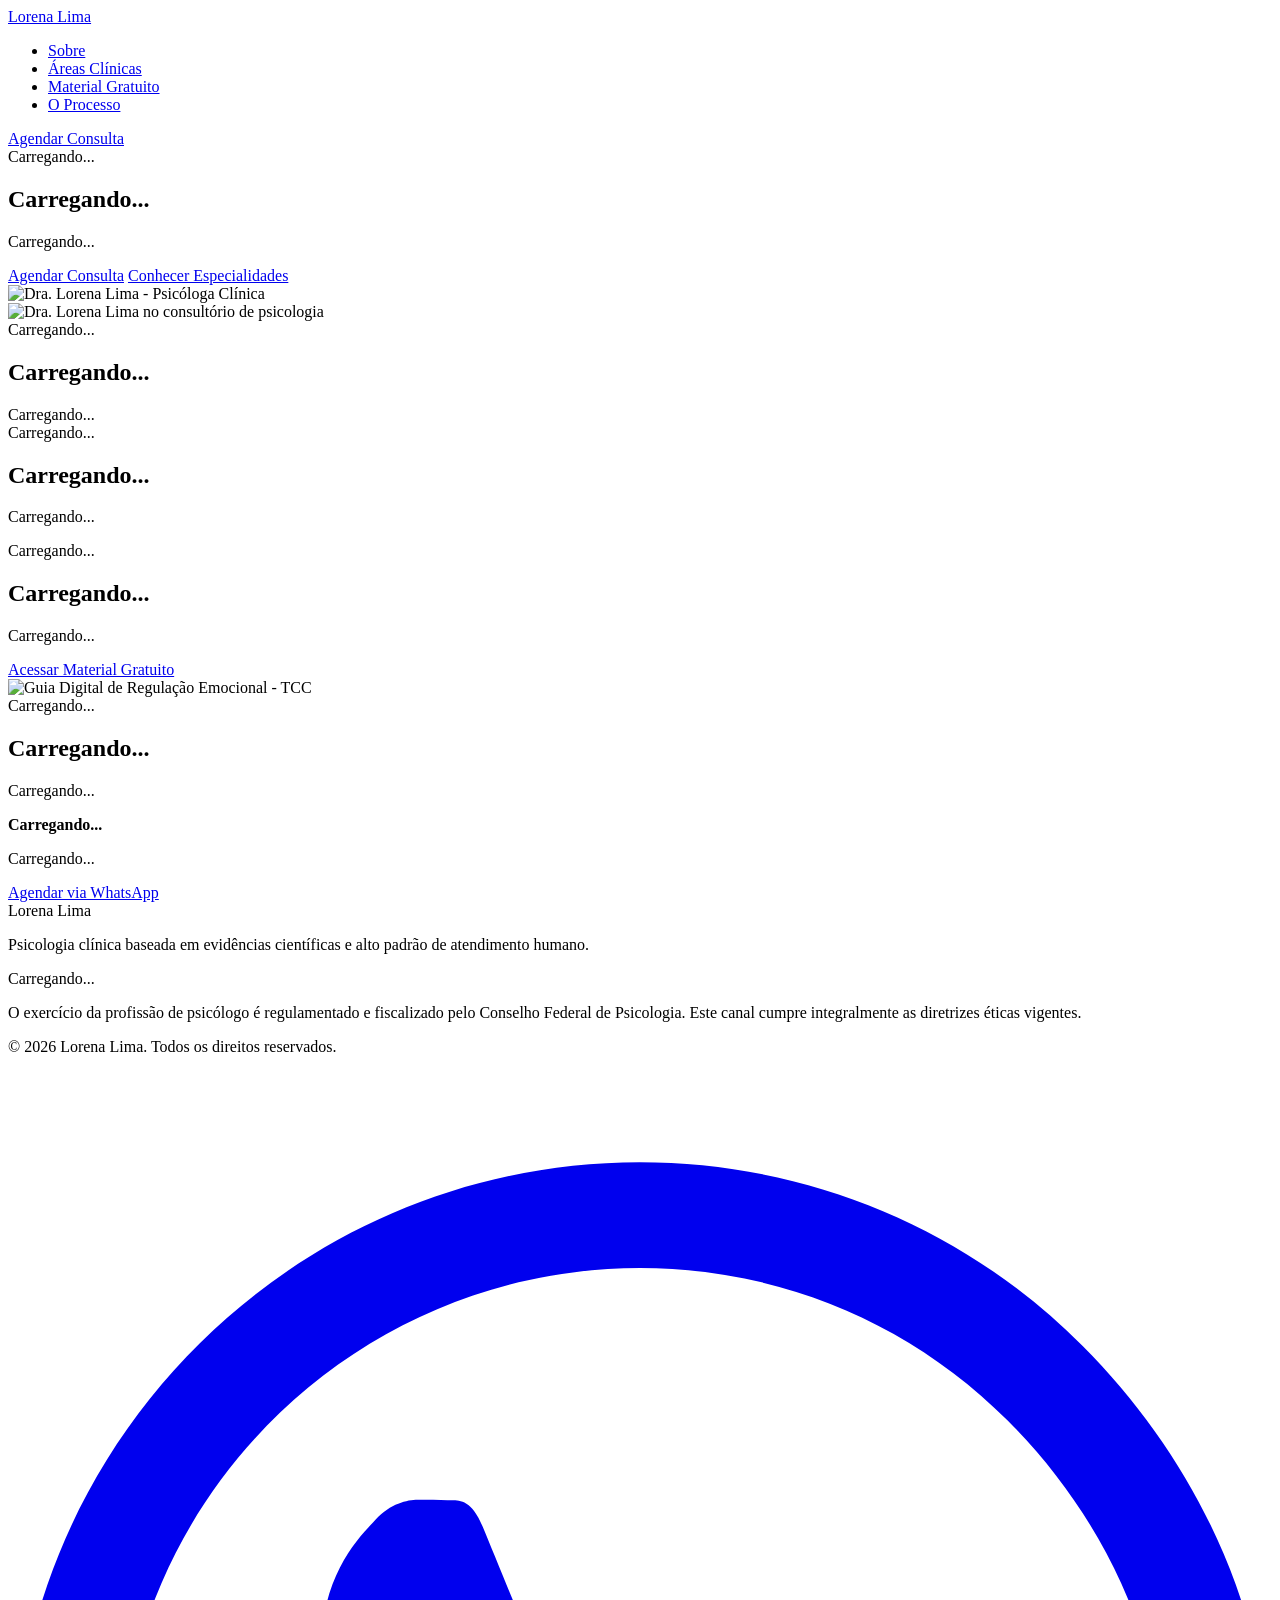
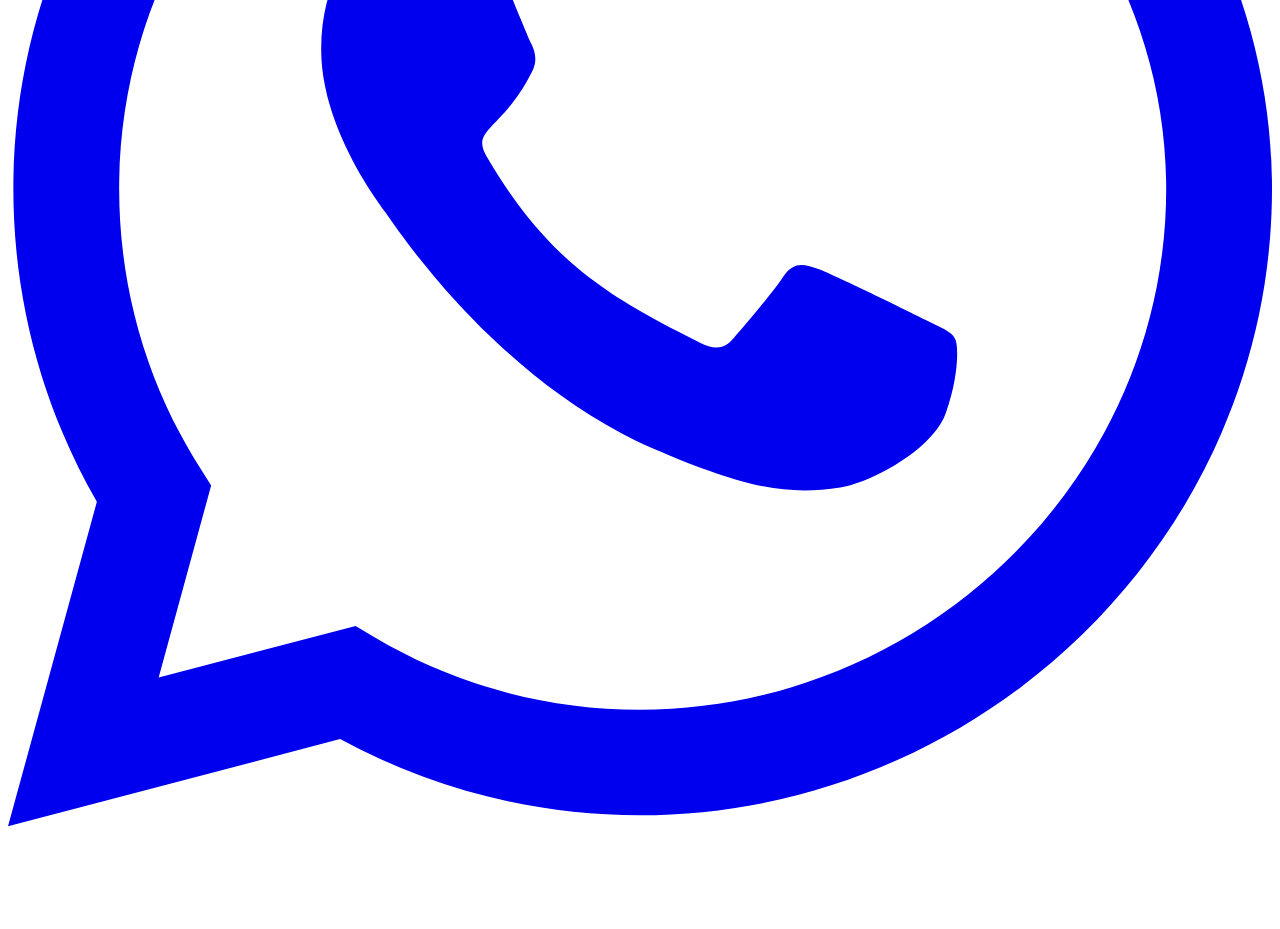
==== index.html @ a480cb6a "Create index.html" ====
<!DOCTYPE html>
<html lang="pt-BR">
<head>
    <meta charset="UTF-8">
    <meta name="viewport" content="width=device-width, initial-scale=1.0">
    
    <!-- SEO Local Avançado -->
    <title>Dra. Lorena Lima | Psicóloga Clínica TCC em Marabá - PA</title>
    <meta name="description" content="Atendimento psicoterapêutico de alto padrão em Marabá. Especialista em Terapia Cognitivo-Comportamental (TCC) para ansiedade, depressão e esgotamento emocional.">
    <meta name="keywords" content="Psicóloga em Marabá, TCC Marabá, Terapia Cognitivo Comportamental, Psicóloga Lorena Lima, Ansiedade, Depressão, Consultório de Psicologia">
    <meta name="robots" content="index, follow">
    <meta name="author" content="Premium Agency">
    <link rel="canonical" href="https://lorenalima.com.br">

    <!-- Open Graph (Facebook / Instagram) -->
    <meta property="og:type" content="website">
    <meta property="og:title" content="Dra. Lorena Lima | Psicóloga Clínica TCC">
    <meta property="og:description" content="Ciência e acolhimento integrados em um processo psicoterapêutico focado em clareza, leveza e resultados clínicos estáveis em Marabá.">
    <meta property="og:image" content="assets/img/og-image.jpg">
    <meta property="og:url" content="https://lorenalima.com.br">

    <!-- Twitter Meta -->
    <meta property="twitter:card" content="summary_large_image">
    <meta property="twitter:title" content="Dra. Lorena Lima | Psicóloga Clínica TCC">
    <meta property="twitter:description" content="Espaço seguro para o desenvolvimento da autonomia emocional.">
    <meta property="twitter:image" content="assets/img/og-image.jpg">

    <!-- Favicons de Alta Resolução -->
    <link rel="icon" type="image/png" sizes="32x32" href="assets/img/favicon-32x32.png">
    <link rel="icon" type="image/png" sizes="16x16" href="assets/img/favicon-16x16.png">
    <link rel="apple-touch-icon" sizes="180x180" href="assets/img/apple-touch-icon.png">

    <!-- Preload Crítico de Fontes -->
    <link rel="preconnect" href="https://fonts.googleapis.com">
    <link rel="preconnect" href="https://fonts.gstatic.com" crossorigin>
    <link rel="preload" href="https://fonts.googleapis.com/css2?family=Cormorant+Garamond:ital,wght@0,400;0,600;1,400&family=Lato:wght@300;400;700&display=swap" as="style" onload="this.onload=null;this.rel='stylesheet'">
    <noscript>
        <link rel="stylesheet" href="https://fonts.googleapis.com/css2?family=Cormorant+Garamond:ital,wght@0,400;0,600;1,400&family=Lato:wght@300;400;700&display=swap">
    </noscript>

    <!-- Estilos Unificados -->
    <link rel="stylesheet" href="css/variables.css">
    <link rel="stylesheet" href="css/reset.css">
    <link rel="stylesheet" href="css/style.css">
    <link rel="stylesheet" href="css/responsive.css">
    <link rel="stylesheet" href="css/animations.css">

    <!-- Schema.org JSON-LD - Otimização Google Local Business -->
    <script type="application/ld+json">
    {
      "@context": "https://schema.org",
      "@type": "Psychologist",
      "name": "Dra. Lorena Lima",
      "image": "https://lorenalima.com.br/assets/img/lorena-hero.jpg",
      "telephone": "+55-99-99999-9999",
      "url": "https://lorenalima.com.br",
      "address": {
        "@type": "PostalAddress",
        "addressLocality": "Marabá",
        "addressRegion": "PA",
        "addressCountry": "BR"
      },
      "geo": {
        "@type": "GeoCoordinates",
        "latitude": "-5.3686",
        "longitude": "-49.0881"
      },
      "medicalSpecialty": "CognitiveBehavioralTherapy",
      "priceRange": "$$",
      "description": "Atendimento clínico especializado em Terapia Cognitivo-Comportamental focado no manejo de ansiedade, depressão e bem-estar."
    }
    </script>
</head>
<body>

    <!-- Header Fixo Otimizado -->
    <header class="header bg-blur" id="main-header">
        <div class="container header-container">
            <a href="#" class="logo-text linear-text-glow" id="header-logo">Lorena Lima</a>
            <nav class="nav" aria-label="Navegação principal">
                <ul class="nav-list">
                    <li><a href="#quem-sou" class="nav-link">Sobre</a></li>
                    <li><a href="#areas-atuacao" class="nav-link">Áreas Clínicas</a></li>
                    <li><a href="#ebook" class="nav-link">Material Gratuito</a></li>
                    <li><a href="#como-funciona" class="nav-link">O Processo</a></li>
                </ul>
            </nav>
            <a href="#" class="btn btn-sm btn-outline btn-glow-trigger" id="nav-cta">Agendar Consulta</a>
        </div>
    </header>

    <main id="main-content">
        <!-- Hero Section -->
        <section class="hero" id="hero">
            <div class="ambient-glow" aria-hidden="true"></div>
            <div class="container grid grid-2-col items-center">
                <div class="hero-content reveal-fade-in">
                    <span class="badge" id="hero-badge">Carregando...</span>
                    <h1 class="display-title font-display text-primary" id="hero-title">Carregando...</h1>
                    <p class="body-lg text-muted font-light margin-bottom-md" id="hero-subtitle">Carregando...</p>
                    <div class="hero-actions">
                        <a href="#" class="btn btn-primary shadow-premium" id="hero-primary-cta">Agendar Consulta</a>
                        <a href="#areas-atuacao" class="btn btn-text" id="hero-secondary-cta">Conhecer Especialidades</a>
                    </div>
                </div>
                <div class="hero-visual reveal-scale-up">
                    <div class="image-wrapper frame-premium linear-border">
                        <img src="assets/img/lorena-hero.jpg" alt="Dra. Lorena Lima - Psicóloga Clínica" id="hero-img" loading="eager">
                    </div>
                </div>
            </div>
        </section>

        <!-- Seção Quem Sou -->
        <section class="quem-sou bg-surface" id="quem-sou">
            <div class="container grid grid-2-col items-center">
                <div class="quem-sou-visual reveal-scale-up">
                    <div class="image-wrapper frame-organic">
                        <img src="assets/img/lorena-about.jpg" alt="Dra. Lorena Lima no consultório de psicologia" id="about-img" loading="lazy">
                    </div>
                </div>
                <div class="quem-sou-content reveal-fade-in">
                    <span class="section-tag" id="about-tag">Carregando...</span>
                    <h2 class="section-title font-display text-primary" id="about-title">Carregando...</h2>
                    <div class="text-block" id="about-text-container"></div>
                    <div class="crp-box" id="about-crp">
                        <span class="body-sm font-bold text-primary">Carregando...</span>
                    </div>
                </div>
            </div>
        </section>

        <!-- Seção Áreas de Atuação -->
        <section class="areas-atuacao" id="areas-atuacao">
            <div class="container text-center max-w-md reveal-fade-in">
                <span class="section-tag" id="areas-tag">Carregando...</span>
                <h2 class="section-title font-display text-primary" id="areas-title">Carregando...</h2>
                <p class="body-base text-muted" id="areas-subtitle">Carregando...</p>
            </div>
            <div class="container">
                <div class="grid grid-3-col" id="areas-grid"></div>
            </div>
        </section>

        <!-- Seção Ebook (Direcionada ao Funil) -->
        <section class="ebook bg-secondary-light" id="ebook">
            <div class="container grid grid-2-col items-center">
                <div class="ebook-content reveal-fade-in">
                    <span class="badge badge-accent" id="ebook-tag">Carregando...</span>
                    <h2 class="section-title font-display text-primary" id="ebook-title">Carregando...</h2>
                    <p class="body-base text-muted margin-bottom-md" id="ebook-description">Carregando...</p>
                    <a href="ebook.html" class="btn btn-primary shadow-soft" id="ebook-funnel-cta">Acessar Material Gratuito</a>
                </div>
                <div class="ebook-visual reveal-scale-up">
                    <div class="ebook-mockup">
                        <img src="assets/img/ebook-mockup.png" alt="Guia Digital de Regulação Emocional - TCC" id="ebook-img" loading="lazy">
                    </div>
                </div>
            </div>
        </section>

        <!-- Seção Como Funciona -->
        <section class="como-funciona" id="como-funciona">
            <div class="container text-center max-w-md reveal-fade-in">
                <span class="section-tag" id="process-tag">Carregando...</span>
                <h2 class="section-title font-display text-primary" id="process-title">Carregando...</h2>
                <p class="body-base text-muted" id="process-subtitle">Carregando...</p>
            </div>
            <div class="container max-w-lg">
                <div class="timeline" id="process-timeline"></div>
            </div>
        </section>

        <!-- Seção de Fechamento com Altíssima Intenção -->
        <section class="final-cta bg-surface text-center">
            <div class="container max-w-md reveal-fade-in">
                <h2 class="font-display text-primary margin-bottom-sm" style="font-size: var(--fs-title);" id="final-cta-title">Carregando...</h2>
                <p class="body-lg text-muted font-light margin-bottom-md" id="final-cta-subtitle">Carregando...</p>
                <a href="#" class="btn btn-primary btn-lg btn-click-tracker" id="final-cta-btn">Agendar via WhatsApp</a>
            </div>
        </section>
    </main>

    <!-- Rodapé Embaçado Compliance -->
    <footer class="footer bg-primary text-light">
        <div class="container footer-grid">
            <div class="footer-info">
                <span class="font-display text-md" id="footer-logo">Lorena Lima</span>
                <p class="body-sm text-light-muted">Psicologia clínica baseada em evidências científicas e alto padrão de atendimento humano.</p>
            </div>
            <div class="footer-legal">
                <p class="body-sm font-bold" id="footer-crp-full">Carregando...</p>
                <p class="body-xs text-light-muted">O exercício da profissão de psicólogo é regulamentado e fiscalizado pelo Conselho Federal de Psicologia. Este canal cumpre integralmente as diretrizes éticas vigentes.</p>
            </div>
        </div>
        <div class="container footer-bottom border-top-light">
            <p class="body-xs text-light-muted">&copy; 2026 Lorena Lima. Todos os direitos reservados.</p>
        </div>
    </footer>

    <!-- Botão de Ação Flutuante Otimizado (WhatsApp FAB) -->
    <a href="#" class="whatsapp-fab shadow-premium animate-pulse-glow" id="whatsapp-fab" target="_blank" rel="noopener noreferrer" aria-label="Fale conosco via WhatsApp">
        <svg xmlns="http://www.w3.org/2000/svg" viewBox="0 0 448 512" fill="currentColor" class="icon-md" aria-hidden="true"><path d="M380.9 97.1C339 55.1 283.2 32 223.9 32c-122.4 0-222 99.6-222 222 0 39.1 10.2 77.3 29.6 111L0 480l117.7-30.9c32.4 17.7 68.9 27 106.1 27h.1c122.3 0 224.1-99.6 224.1-222 0-59.3-25.2-115-67.1-157zm-157 341.6c-33.2 0-65.7-8.9-94-25.7l-6.7-4-69.8 18.3L72 359.2l-4.4-7c-18.5-29.4-28.2-63.3-28.2-98.2 0-101.7 82.8-184.5 184.6-184.5 49.3 0 95.6 19.2 130.4 54.1 34.8 34.9 56.2 81.2 56.1 130.5 0 101.8-84.9 184.6-186.6 184.6zm101.2-138.2c-5.5-2.8-32.8-16.2-37.9-18-5.1-1.9-8.8-2.8-12.5 2.8-3.7 5.6-14.3 18-17.6 21.8-3.2 3.7-6.5 4.2-12 1.4-32.6-16.3-54-29.1-75.5-66-5.7-9.8 5.7-9.1 16.3-30.3 1.8-3.7 .9-6.9-.5-9.7-1.4-2.8-12.5-30.1-17.1-41.2-4.5-10.8-9.1-9.3-12.5-9.5-3.2-.2-6.9-.2-10.6-.2-3.7 0-9.7 1.4-14.8 6.9-5.1 5.6-19.4 19-19.4 46.3 0 27.3 19.9 53.7 22.6 57.4 2.8 3.7 39.1 59.7 94.8 83.8 35.2 15.2 49 16.5 66.6 13.9 10.7-1.6 32.8-13.4 37.4-26.4 4.6-13 4.6-24.1 3.2-26.4-1.3-2.5-5-3.9-10.5-6.6z"/></svg>
    </a>

    <!-- Carga Lógica Base -->
    <script src="js/config.js"></script>
    <script src="js/app.js"></script>
</body>
</html>
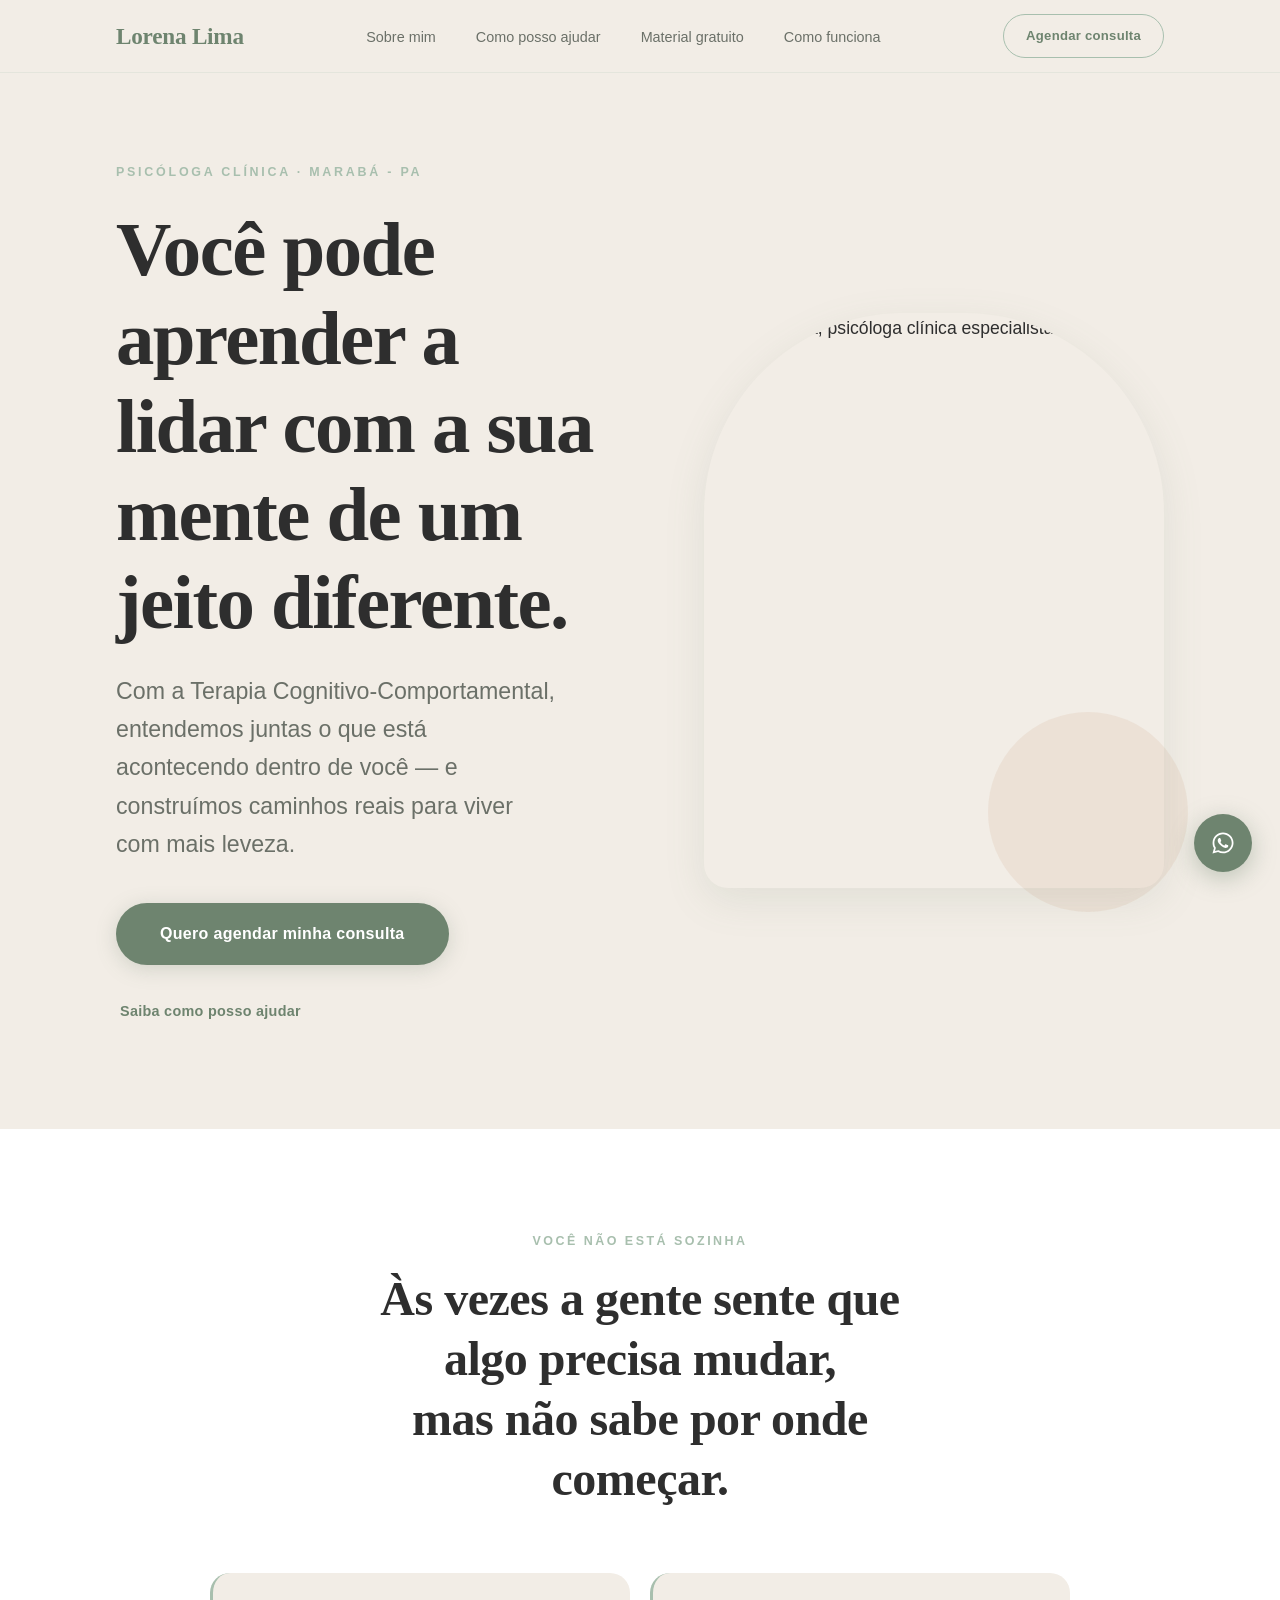
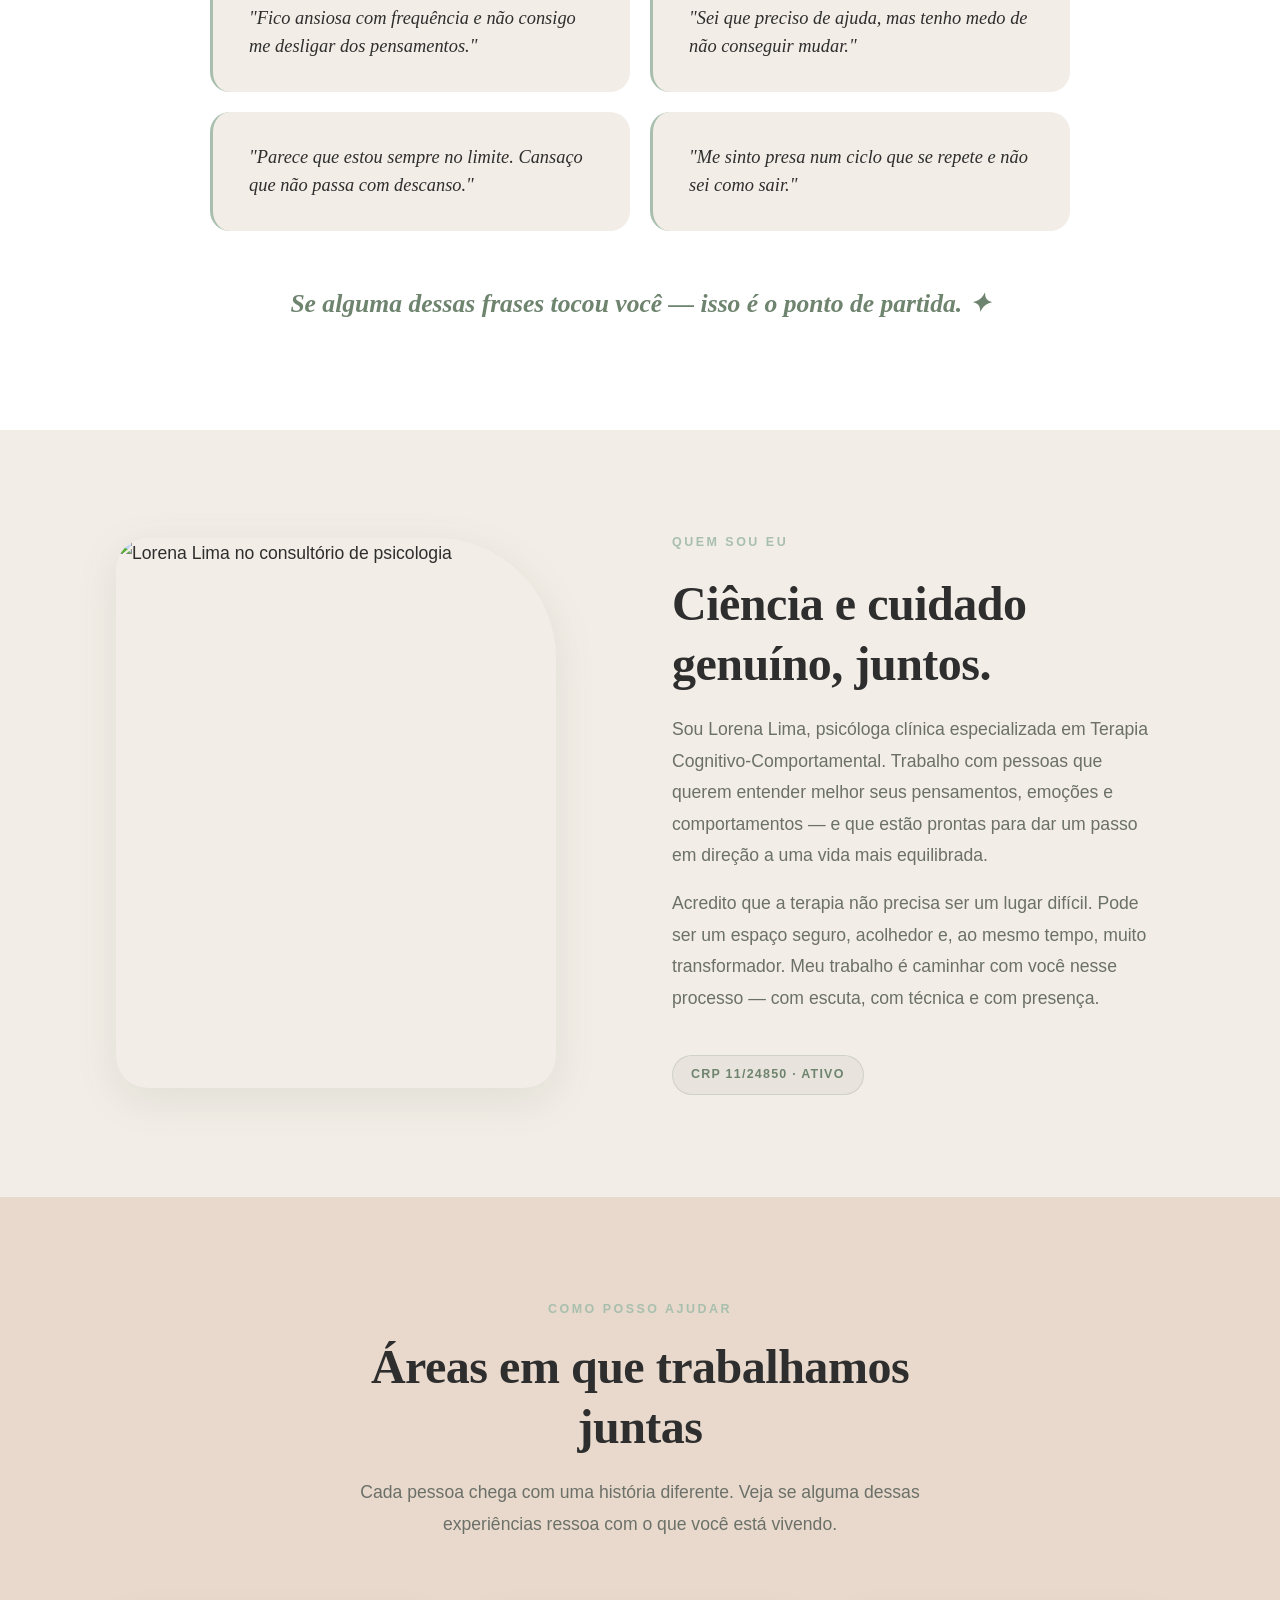
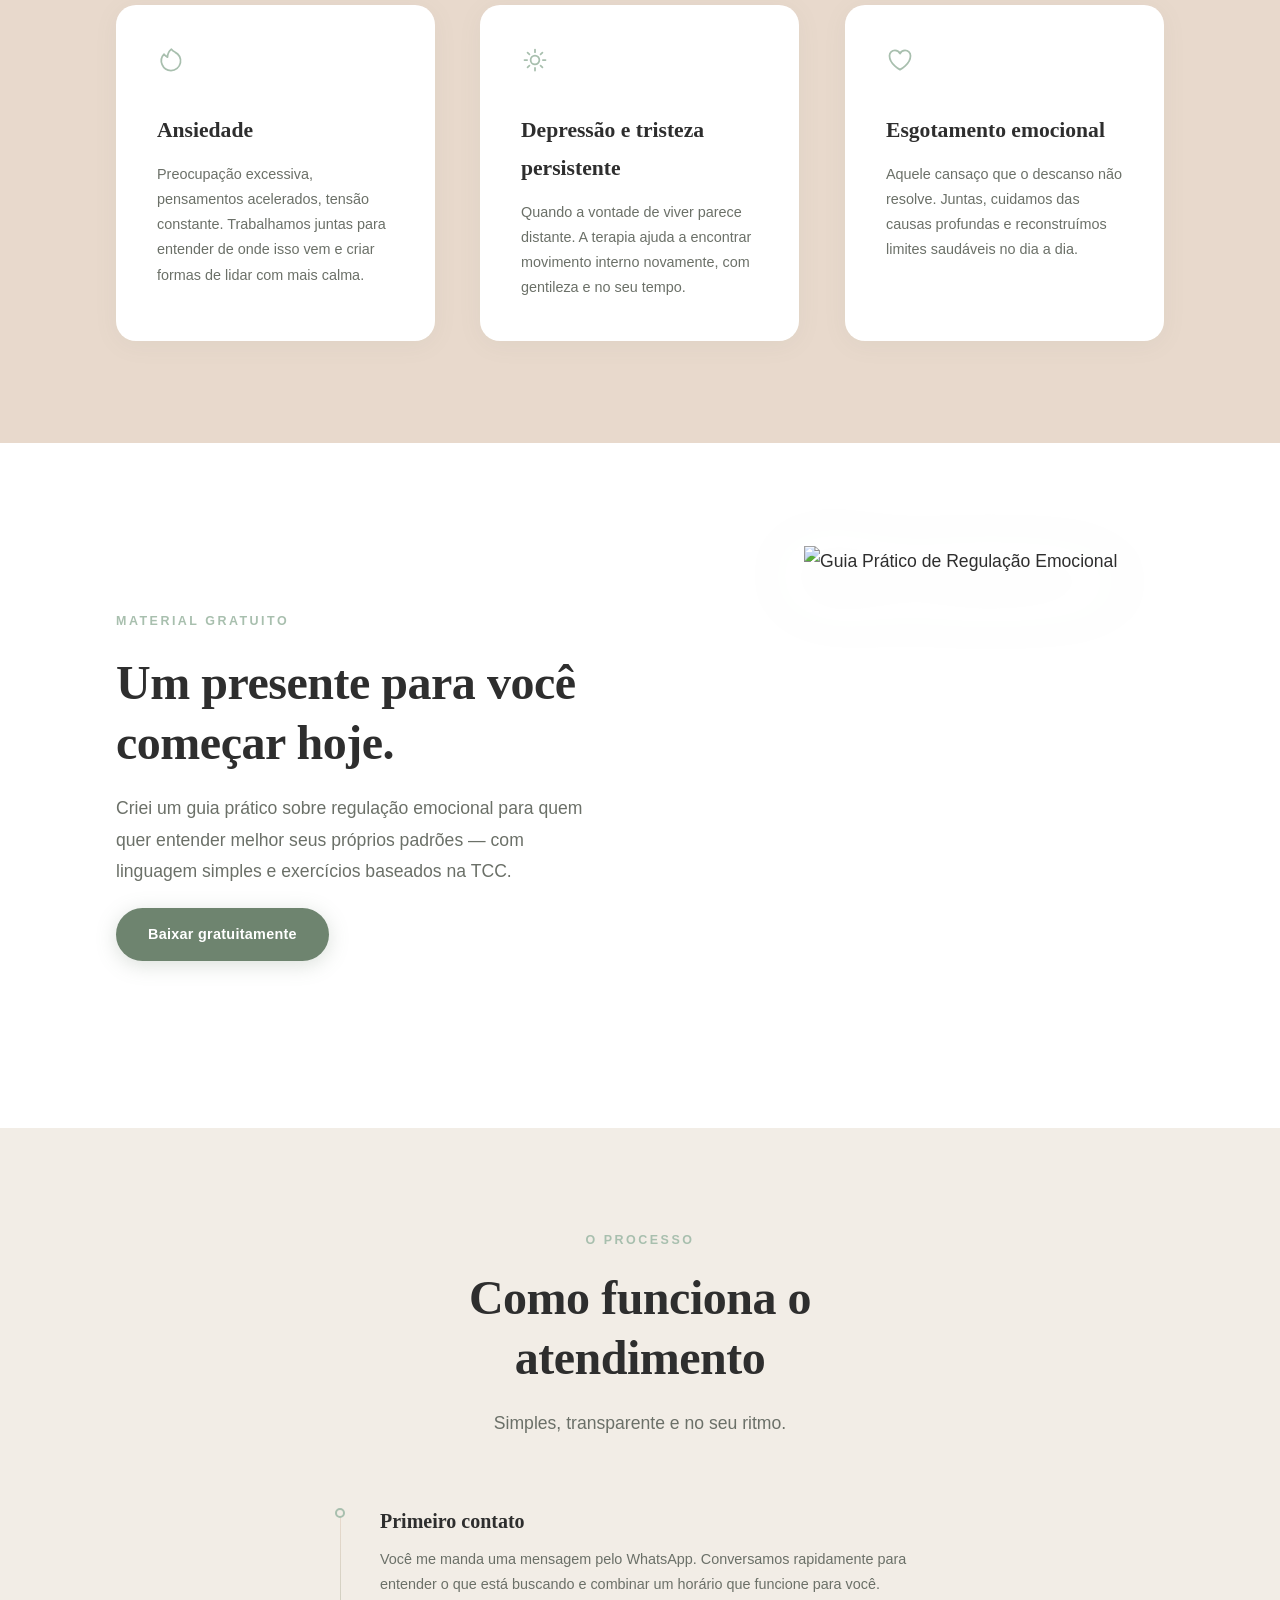
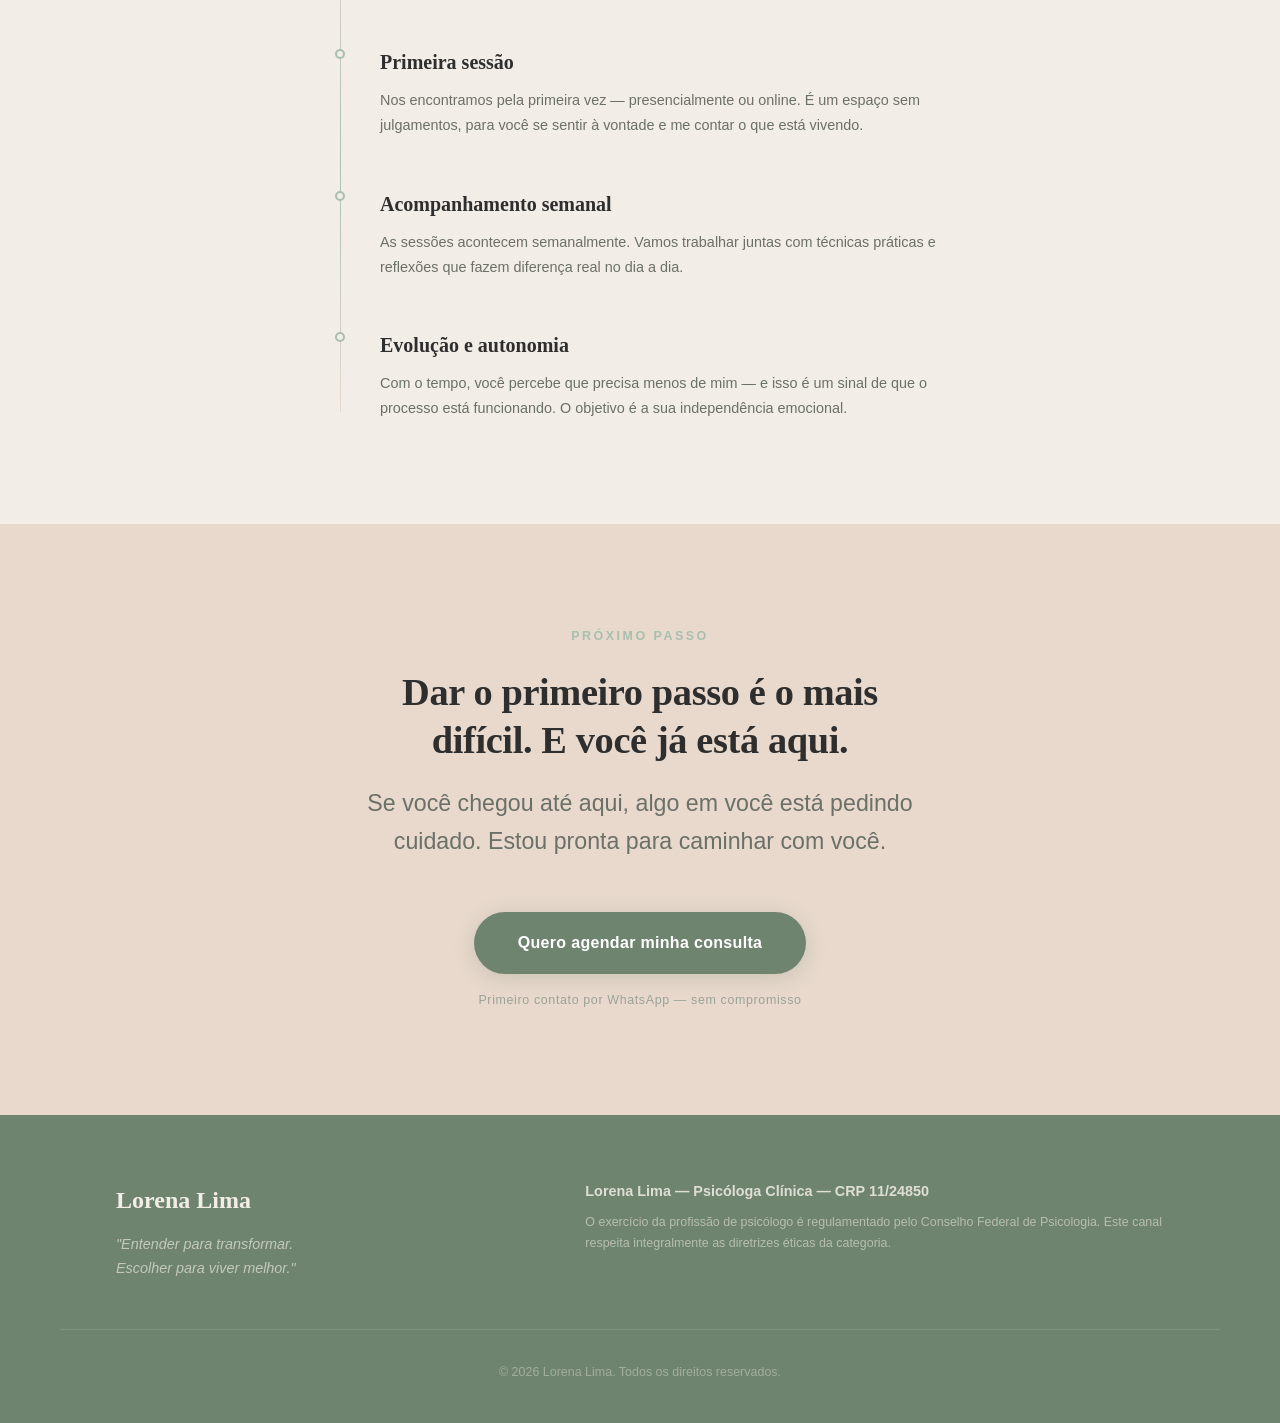
==== commit ef5eac42: "Add files via upload" ====
--- a/index.html
+++ b/index.html
@@ -3,34 +3,34 @@
 <head>
     <meta charset="UTF-8">
     <meta name="viewport" content="width=device-width, initial-scale=1.0">
-    
-    <!-- SEO Local Avançado -->
-    <title>Dra. Lorena Lima | Psicóloga Clínica TCC em Marabá - PA</title>
+
+    <!-- SEO -->
+    <title>Lorena Lima | Psicóloga Clínica TCC em Marabá - PA</title>
     <meta name="description" content="Atendimento psicoterapêutico de alto padrão em Marabá. Especialista em Terapia Cognitivo-Comportamental (TCC) para ansiedade, depressão e esgotamento emocional.">
     <meta name="keywords" content="Psicóloga em Marabá, TCC Marabá, Terapia Cognitivo Comportamental, Psicóloga Lorena Lima, Ansiedade, Depressão, Consultório de Psicologia">
     <meta name="robots" content="index, follow">
-    <meta name="author" content="Premium Agency">
+    <meta name="author" content="Lorena Lima">
     <link rel="canonical" href="https://lorenalima.com.br">
 
-    <!-- Open Graph (Facebook / Instagram) -->
+    <!-- Open Graph -->
     <meta property="og:type" content="website">
-    <meta property="og:title" content="Dra. Lorena Lima | Psicóloga Clínica TCC">
-    <meta property="og:description" content="Ciência e acolhimento integrados em um processo psicoterapêutico focado em clareza, leveza e resultados clínicos estáveis em Marabá.">
+    <meta property="og:title" content="Lorena Lima | Psicóloga Clínica TCC">
+    <meta property="og:description" content="Um espaço seguro para você entender seus pensamentos, cuidar das suas emoções e viver com mais leveza.">
     <meta property="og:image" content="assets/img/og-image.jpg">
     <meta property="og:url" content="https://lorenalima.com.br">
 
-    <!-- Twitter Meta -->
+    <!-- Twitter -->
     <meta property="twitter:card" content="summary_large_image">
-    <meta property="twitter:title" content="Dra. Lorena Lima | Psicóloga Clínica TCC">
-    <meta property="twitter:description" content="Espaço seguro para o desenvolvimento da autonomia emocional.">
+    <meta property="twitter:title" content="Lorena Lima | Psicóloga Clínica TCC">
+    <meta property="twitter:description" content="Um espaço seguro para cuidar da sua saúde mental com acolhimento e ciência.">
     <meta property="twitter:image" content="assets/img/og-image.jpg">
 
-    <!-- Favicons de Alta Resolução -->
+    <!-- Favicons -->
     <link rel="icon" type="image/png" sizes="32x32" href="assets/img/favicon-32x32.png">
     <link rel="icon" type="image/png" sizes="16x16" href="assets/img/favicon-16x16.png">
     <link rel="apple-touch-icon" sizes="180x180" href="assets/img/apple-touch-icon.png">
 
-    <!-- Preload Crítico de Fontes -->
+    <!-- Fontes -->
     <link rel="preconnect" href="https://fonts.googleapis.com">
     <link rel="preconnect" href="https://fonts.gstatic.com" crossorigin>
     <link rel="preload" href="https://fonts.googleapis.com/css2?family=Cormorant+Garamond:ital,wght@0,400;0,600;1,400&family=Lato:wght@300;400;700&display=swap" as="style" onload="this.onload=null;this.rel='stylesheet'">
@@ -38,19 +38,18 @@
         <link rel="stylesheet" href="https://fonts.googleapis.com/css2?family=Cormorant+Garamond:ital,wght@0,400;0,600;1,400&family=Lato:wght@300;400;700&display=swap">
     </noscript>
 
-    <!-- Estilos Unificados -->
+    <!-- Estilos -->
     <link rel="stylesheet" href="css/variables.css">
-    <link rel="stylesheet" href="css/reset.css">
     <link rel="stylesheet" href="css/style.css">
     <link rel="stylesheet" href="css/responsive.css">
     <link rel="stylesheet" href="css/animations.css">
 
-    <!-- Schema.org JSON-LD - Otimização Google Local Business -->
+    <!-- Schema.org JSON-LD -->
     <script type="application/ld+json">
     {
       "@context": "https://schema.org",
       "@type": "Psychologist",
-      "name": "Dra. Lorena Lima",
+      "name": "Lorena Lima",
       "image": "https://lorenalima.com.br/assets/img/lorena-hero.jpg",
       "telephone": "+55-99-99999-9999",
       "url": "https://lorenalima.com.br",
@@ -67,143 +66,233 @@
       },
       "medicalSpecialty": "CognitiveBehavioralTherapy",
       "priceRange": "$$",
-      "description": "Atendimento clínico especializado em Terapia Cognitivo-Comportamental focado no manejo de ansiedade, depressão e bem-estar."
+      "description": "Atendimento clínico especializado em Terapia Cognitivo-Comportamental focado no manejo de ansiedade, depressão e bem-estar emocional."
     }
     </script>
 </head>
 <body>
 
-    <!-- Header Fixo Otimizado -->
-    <header class="header bg-blur" id="main-header">
-        <div class="container header-container">
-            <a href="#" class="logo-text linear-text-glow" id="header-logo">Lorena Lima</a>
+    <!-- ── Header ────────────────────────────────────── -->
+    <header class="header" id="main-header">
+        <div class="container header-inner">
+            <a href="#" class="logo" id="header-logo">Lorena Lima</a>
+
             <nav class="nav" aria-label="Navegação principal">
                 <ul class="nav-list">
-                    <li><a href="#quem-sou" class="nav-link">Sobre</a></li>
-                    <li><a href="#areas-atuacao" class="nav-link">Áreas Clínicas</a></li>
-                    <li><a href="#ebook" class="nav-link">Material Gratuito</a></li>
-                    <li><a href="#como-funciona" class="nav-link">O Processo</a></li>
+                    <li><a href="#quem-sou"       class="nav-link">Sobre mim</a></li>
+                    <li><a href="#areas-atuacao"  class="nav-link">Como posso ajudar</a></li>
+                    <li><a href="#ebook"          class="nav-link">Material gratuito</a></li>
+                    <li><a href="#como-funciona"  class="nav-link">Como funciona</a></li>
                 </ul>
             </nav>
-            <a href="#" class="btn btn-sm btn-outline btn-glow-trigger" id="nav-cta">Agendar Consulta</a>
+
+            <a href="#" class="btn btn-outline btn-sm" id="nav-cta">Agendar consulta</a>
         </div>
     </header>
 
     <main id="main-content">
-        <!-- Hero Section -->
+
+        <!-- ── Hero ─────────────────────────────────── -->
         <section class="hero" id="hero">
-            <div class="ambient-glow" aria-hidden="true"></div>
-            <div class="container grid grid-2-col items-center">
+            <div class="container hero-grid">
+
                 <div class="hero-content reveal-fade-in">
-                    <span class="badge" id="hero-badge">Carregando...</span>
-                    <h1 class="display-title font-display text-primary" id="hero-title">Carregando...</h1>
-                    <p class="body-lg text-muted font-light margin-bottom-md" id="hero-subtitle">Carregando...</p>
+                    <span class="hero-eyebrow" id="hero-badge">Carregando...</span>
+
+                    <h1 class="hero-title font-display" id="hero-title">Carregando...</h1>
+
+                    <p class="hero-lead" id="hero-subtitle">Carregando...</p>
+
                     <div class="hero-actions">
-                        <a href="#" class="btn btn-primary shadow-premium" id="hero-primary-cta">Agendar Consulta</a>
-                        <a href="#areas-atuacao" class="btn btn-text" id="hero-secondary-cta">Conhecer Especialidades</a>
-                    </div>
-                </div>
+                        <a href="#" class="btn btn-primary btn-lg" id="hero-primary-cta">Agendar consulta</a>
+                        <a href="#areas-atuacao" class="btn btn-ghost" id="hero-secondary-cta">Saiba como posso ajudar</a>
+                    </div>
+                </div>
+
                 <div class="hero-visual reveal-scale-up">
-                    <div class="image-wrapper frame-premium linear-border">
-                        <img src="assets/img/lorena-hero.jpg" alt="Dra. Lorena Lima - Psicóloga Clínica" id="hero-img" loading="eager">
-                    </div>
-                </div>
-            </div>
-        </section>
-
-        <!-- Seção Quem Sou -->
-        <section class="quem-sou bg-surface" id="quem-sou">
-            <div class="container grid grid-2-col items-center">
+                    <div class="img-frame">
+                        <img
+                            src="assets/img/lorena-hero.jpg"
+                            alt="Lorena Lima, psicóloga clínica especialista em TCC"
+                            id="hero-img"
+                            loading="eager"
+                            width="460"
+                            height="575"
+                        >
+                    </div>
+                </div>
+
+            </div>
+        </section>
+
+        <!-- ── Reconhecimento Emocional (nova seção) ─ -->
+        <section class="pain-section" id="reconhecimento">
+            <div class="container">
+
+                <div class="pain-intro reveal-fade-in">
+                    <span class="section-label">Você não está sozinha</span>
+                    <h2 class="section-title font-display">
+                        Às vezes a gente sente que algo precisa mudar,<br>
+                        mas não sabe por onde começar.
+                    </h2>
+                </div>
+
+                <div class="pain-grid">
+                    <div class="pain-card reveal-fade-in">
+                        <p>"Fico ansiosa com frequência e não consigo me desligar dos pensamentos."</p>
+                    </div>
+                    <div class="pain-card reveal-fade-in">
+                        <p>"Sei que preciso de ajuda, mas tenho medo de não conseguir mudar."</p>
+                    </div>
+                    <div class="pain-card reveal-fade-in">
+                        <p>"Parece que estou sempre no limite. Cansaço que não passa com descanso."</p>
+                    </div>
+                    <div class="pain-card reveal-fade-in">
+                        <p>"Me sinto presa num ciclo que se repete e não sei como sair."</p>
+                    </div>
+                </div>
+
+                <div class="pain-reassurance reveal-fade-in">
+                    <p>Se alguma dessas frases tocou você — isso é o ponto de partida. ✦</p>
+                </div>
+
+            </div>
+        </section>
+
+        <!-- ── Sobre Mim ─────────────────────────────── -->
+        <section class="quem-sou" id="quem-sou">
+            <div class="container quem-sou-grid items-center">
+
                 <div class="quem-sou-visual reveal-scale-up">
-                    <div class="image-wrapper frame-organic">
-                        <img src="assets/img/lorena-about.jpg" alt="Dra. Lorena Lima no consultório de psicologia" id="about-img" loading="lazy">
-                    </div>
-                </div>
+                    <div class="img-frame-round">
+                        <img
+                            src="assets/img/lorena-about.jpg"
+                            alt="Lorena Lima no consultório de psicologia"
+                            id="about-img"
+                            loading="lazy"
+                            width="440"
+                            height="550"
+                        >
+                    </div>
+                </div>
+
                 <div class="quem-sou-content reveal-fade-in">
-                    <span class="section-tag" id="about-tag">Carregando...</span>
-                    <h2 class="section-title font-display text-primary" id="about-title">Carregando...</h2>
-                    <div class="text-block" id="about-text-container"></div>
-                    <div class="crp-box" id="about-crp">
-                        <span class="body-sm font-bold text-primary">Carregando...</span>
-                    </div>
-                </div>
-            </div>
-        </section>
-
-        <!-- Seção Áreas de Atuação -->
+                    <span class="section-label" id="about-tag">Carregando...</span>
+                    <h2 class="section-title font-display" id="about-title">Carregando...</h2>
+                    <div id="about-text-container"></div>
+                    <div class="crp-badge" id="about-crp">
+                        <span>Carregando...</span>
+                    </div>
+                </div>
+
+            </div>
+        </section>
+
+        <!-- ── Áreas de Atuação ──────────────────────── -->
         <section class="areas-atuacao" id="areas-atuacao">
-            <div class="container text-center max-w-md reveal-fade-in">
-                <span class="section-tag" id="areas-tag">Carregando...</span>
-                <h2 class="section-title font-display text-primary" id="areas-title">Carregando...</h2>
-                <p class="body-base text-muted" id="areas-subtitle">Carregando...</p>
-            </div>
-            <div class="container">
-                <div class="grid grid-3-col" id="areas-grid"></div>
-            </div>
-        </section>
-
-        <!-- Seção Ebook (Direcionada ao Funil) -->
-        <section class="ebook bg-secondary-light" id="ebook">
-            <div class="container grid grid-2-col items-center">
+            <div class="container">
+
+                <div class="areas-header reveal-fade-in">
+                    <span class="section-label" id="areas-tag">Carregando...</span>
+                    <h2 class="section-title font-display" id="areas-title">Carregando...</h2>
+                    <p class="body-base" id="areas-subtitle">Carregando...</p>
+                </div>
+
+                <div class="grid grid-3" id="areas-grid"></div>
+
+            </div>
+        </section>
+
+        <!-- ── Ebook / Material Gratuito ─────────────── -->
+        <section class="ebook" id="ebook">
+            <div class="container ebook-grid items-center">
+
                 <div class="ebook-content reveal-fade-in">
-                    <span class="badge badge-accent" id="ebook-tag">Carregando...</span>
-                    <h2 class="section-title font-display text-primary" id="ebook-title">Carregando...</h2>
-                    <p class="body-base text-muted margin-bottom-md" id="ebook-description">Carregando...</p>
-                    <a href="ebook.html" class="btn btn-primary shadow-soft" id="ebook-funnel-cta">Acessar Material Gratuito</a>
-                </div>
+                    <span class="section-label" id="ebook-tag">Carregando...</span>
+                    <h2 class="section-title font-display" id="ebook-title">Carregando...</h2>
+                    <p class="body-base" id="ebook-description">Carregando...</p>
+                    <a href="ebook.html" class="btn btn-primary" id="ebook-funnel-cta">Baixar gratuitamente</a>
+                </div>
+
                 <div class="ebook-visual reveal-scale-up">
                     <div class="ebook-mockup">
-                        <img src="assets/img/ebook-mockup.png" alt="Guia Digital de Regulação Emocional - TCC" id="ebook-img" loading="lazy">
-                    </div>
-                </div>
-            </div>
-        </section>
-
-        <!-- Seção Como Funciona -->
+                        <img
+                            src="assets/img/ebook-mockup.png"
+                            alt="Guia Prático de Regulação Emocional"
+                            id="ebook-img"
+                            loading="lazy"
+                            width="360"
+                            height="480"
+                        >
+                    </div>
+                </div>
+
+            </div>
+        </section>
+
+        <!-- ── Como Funciona ─────────────────────────── -->
         <section class="como-funciona" id="como-funciona">
-            <div class="container text-center max-w-md reveal-fade-in">
-                <span class="section-tag" id="process-tag">Carregando...</span>
-                <h2 class="section-title font-display text-primary" id="process-title">Carregando...</h2>
-                <p class="body-base text-muted" id="process-subtitle">Carregando...</p>
-            </div>
-            <div class="container max-w-lg">
+            <div class="container">
+
+                <div class="process-header reveal-fade-in">
+                    <span class="section-label" id="process-tag">Carregando...</span>
+                    <h2 class="section-title font-display" id="process-title">Carregando...</h2>
+                    <p class="body-base" id="process-subtitle">Carregando...</p>
+                </div>
+
                 <div class="timeline" id="process-timeline"></div>
-            </div>
-        </section>
-
-        <!-- Seção de Fechamento com Altíssima Intenção -->
-        <section class="final-cta bg-surface text-center">
-            <div class="container max-w-md reveal-fade-in">
-                <h2 class="font-display text-primary margin-bottom-sm" style="font-size: var(--fs-title);" id="final-cta-title">Carregando...</h2>
-                <p class="body-lg text-muted font-light margin-bottom-md" id="final-cta-subtitle">Carregando...</p>
-                <a href="#" class="btn btn-primary btn-lg btn-click-tracker" id="final-cta-btn">Agendar via WhatsApp</a>
-            </div>
-        </section>
+
+            </div>
+        </section>
+
+        <!-- ── CTA Final ─────────────────────────────── -->
+        <section class="final-cta" id="final-cta">
+            <div class="container">
+                <div class="final-cta-inner reveal-fade-in">
+                    <span class="section-label">Próximo passo</span>
+                    <h2 class="section-title font-display" id="final-cta-title">Carregando...</h2>
+                    <p class="lead" id="final-cta-subtitle">Carregando...</p>
+                    <a href="#" class="btn btn-primary btn-lg" id="final-cta-btn">Quero agendar minha consulta</a>
+                    <span class="cta-reassurance">Primeiro contato por WhatsApp — sem compromisso</span>
+                </div>
+            </div>
+        </section>
+
     </main>
 
-    <!-- Rodapé Embaçado Compliance -->
-    <footer class="footer bg-primary text-light">
+    <!-- ── Footer ────────────────────────────────────── -->
+    <footer class="footer bg-salvia">
         <div class="container footer-grid">
-            <div class="footer-info">
-                <span class="font-display text-md" id="footer-logo">Lorena Lima</span>
-                <p class="body-sm text-light-muted">Psicologia clínica baseada em evidências científicas e alto padrão de atendimento humano.</p>
+            <div>
+                <span class="footer-logo" id="footer-logo">Lorena Lima</span>
+                <p class="footer-tagline">
+                    "Entender para transformar.<br>Escolher para viver melhor."
+                </p>
             </div>
             <div class="footer-legal">
-                <p class="body-sm font-bold" id="footer-crp-full">Carregando...</p>
-                <p class="body-xs text-light-muted">O exercício da profissão de psicólogo é regulamentado e fiscalizado pelo Conselho Federal de Psicologia. Este canal cumpre integralmente as diretrizes éticas vigentes.</p>
+                <strong id="footer-crp-full">Carregando...</strong>
+                <p>O exercício da profissão de psicólogo é regulamentado pelo Conselho Federal de Psicologia. Este canal respeita integralmente as diretrizes éticas da categoria.</p>
             </div>
         </div>
-        <div class="container footer-bottom border-top-light">
-            <p class="body-xs text-light-muted">&copy; 2026 Lorena Lima. Todos os direitos reservados.</p>
+        <div class="container footer-bottom">
+            <p>&copy; 2026 Lorena Lima. Todos os direitos reservados.</p>
         </div>
     </footer>
 
-    <!-- Botão de Ação Flutuante Otimizado (WhatsApp FAB) -->
-    <a href="#" class="whatsapp-fab shadow-premium animate-pulse-glow" id="whatsapp-fab" target="_blank" rel="noopener noreferrer" aria-label="Fale conosco via WhatsApp">
-        <svg xmlns="http://www.w3.org/2000/svg" viewBox="0 0 448 512" fill="currentColor" class="icon-md" aria-hidden="true"><path d="M380.9 97.1C339 55.1 283.2 32 223.9 32c-122.4 0-222 99.6-222 222 0 39.1 10.2 77.3 29.6 111L0 480l117.7-30.9c32.4 17.7 68.9 27 106.1 27h.1c122.3 0 224.1-99.6 224.1-222 0-59.3-25.2-115-67.1-157zm-157 341.6c-33.2 0-65.7-8.9-94-25.7l-6.7-4-69.8 18.3L72 359.2l-4.4-7c-18.5-29.4-28.2-63.3-28.2-98.2 0-101.7 82.8-184.5 184.6-184.5 49.3 0 95.6 19.2 130.4 54.1 34.8 34.9 56.2 81.2 56.1 130.5 0 101.8-84.9 184.6-186.6 184.6zm101.2-138.2c-5.5-2.8-32.8-16.2-37.9-18-5.1-1.9-8.8-2.8-12.5 2.8-3.7 5.6-14.3 18-17.6 21.8-3.2 3.7-6.5 4.2-12 1.4-32.6-16.3-54-29.1-75.5-66-5.7-9.8 5.7-9.1 16.3-30.3 1.8-3.7 .9-6.9-.5-9.7-1.4-2.8-12.5-30.1-17.1-41.2-4.5-10.8-9.1-9.3-12.5-9.5-3.2-.2-6.9-.2-10.6-.2-3.7 0-9.7 1.4-14.8 6.9-5.1 5.6-19.4 19-19.4 46.3 0 27.3 19.9 53.7 22.6 57.4 2.8 3.7 39.1 59.7 94.8 83.8 35.2 15.2 49 16.5 66.6 13.9 10.7-1.6 32.8-13.4 37.4-26.4 4.6-13 4.6-24.1 3.2-26.4-1.3-2.5-5-3.9-10.5-6.6z"/></svg>
+    <!-- ── WhatsApp FAB ───────────────────────────────── -->
+    <a
+        href="#"
+        class="whatsapp-fab animate-pulse-glow"
+        id="whatsapp-fab"
+        target="_blank"
+        rel="noopener noreferrer"
+        aria-label="Falar com Lorena Lima via WhatsApp"
+    >
+        <svg xmlns="http://www.w3.org/2000/svg" viewBox="0 0 448 512" fill="currentColor" width="24" height="24" aria-hidden="true">
+            <path d="M380.9 97.1C339 55.1 283.2 32 223.9 32c-122.4 0-222 99.6-222 222 0 39.1 10.2 77.3 29.6 111L0 480l117.7-30.9c32.4 17.7 68.9 27 106.1 27h.1c122.3 0 224.1-99.6 224.1-222 0-59.3-25.2-115-67.1-157zm-157 341.6c-33.2 0-65.7-8.9-94-25.7l-6.7-4-69.8 18.3L72 359.2l-4.4-7c-18.5-29.4-28.2-63.3-28.2-98.2 0-101.7 82.8-184.5 184.6-184.5 49.3 0 95.6 19.2 130.4 54.1 34.8 34.9 56.2 81.2 56.1 130.5 0 101.8-84.9 184.6-186.6 184.6zm101.2-138.2c-5.5-2.8-32.8-16.2-37.9-18-5.1-1.9-8.8-2.8-12.5 2.8-3.7 5.6-14.3 18-17.6 21.8-3.2 3.7-6.5 4.2-12 1.4-32.6-16.3-54-29.1-75.5-66-5.7-9.8 5.7-9.1 16.3-30.3 1.8-3.7 .9-6.9-.5-9.7-1.4-2.8-12.5-30.1-17.1-41.2-4.5-10.8-9.1-9.3-12.5-9.5-3.2-.2-6.9-.2-10.6-.2-3.7 0-9.7 1.4-14.8 6.9-5.1 5.6-19.4 19-19.4 46.3 0 27.3 19.9 53.7 22.6 57.4 2.8 3.7 39.1 59.7 94.8 83.8 35.2 15.2 49 16.5 66.6 13.9 10.7-1.6 32.8-13.4 37.4-26.4 4.6-13 4.6-24.1 3.2-26.4-1.3-2.5-5-3.9-10.5-6.6z"/>
+        </svg>
     </a>
 
-    <!-- Carga Lógica Base -->
     <script src="js/config.js"></script>
     <script src="js/app.js"></script>
 </body>
--- a/css/variables.css
+++ b/css/variables.css
@@ -0,0 +1,45 @@
+:root {
+    /* ── Paleta Fiel ao Manual de Identidade Visual ── */
+    --color-salvia:       #6E846F;   /* Verde sálvia — destaque, CTAs, links */
+    --color-suave:        #A8BFAE;   /* Verde suave — ícones, separadores    */
+    --color-bege:         #F2EDE6;   /* Bege claro — fundo principal          */
+    --color-areia:        #E8D9CC;   /* Areia suave — seções alternadas       */
+    --color-azul-cinza:   #B7C3CB;   /* Azul cinza — rodapé, detalhes calmos */
+
+    --color-white:        #FFFFFF;
+    --color-text-dark:    #2E2E2E;   /* Texto principal — nunca preto puro   */
+    --color-text-muted:   #6B7068;   /* Texto secundário — caloroso           */
+    --color-text-light:   #9AA396;   /* Legendas, captions                    */
+
+    /* ── Tipografia ── */
+    --font-display: 'Cormorant Garamond', serif;
+    --font-body:    'Lato', sans-serif;
+
+    /* Escala fluida — elegante, nunca agressiva */
+    --fs-hero:     clamp(2.8rem, 5vw + 1rem, 4.8rem);
+    --fs-title:    clamp(2rem, 3vw + 0.8rem, 3rem);
+    --fs-subtitle: clamp(1.15rem, 1.4vw + 0.6rem, 1.45rem);
+    --fs-body:     clamp(1rem, 0.3vw + 0.9rem, 1.1rem);
+    --fs-sm:       0.9rem;
+    --fs-xs:       0.78rem;
+
+    /* ── Formas ── */
+    --radius-pill:    9999px;
+    --radius-soft:    32px;
+    --radius-card:    20px;
+    --radius-img-top: 200px 200px 24px 24px;  /* moldura orgânica de foto */
+
+    /* ── Sombras — muito sutis, quase imperceptíveis ── */
+    --shadow-card:    0 4px 24px rgba(110, 132, 111, 0.07);
+    --shadow-hover:   0 12px 40px rgba(110, 132, 111, 0.13);
+    --shadow-btn:     0 4px 20px rgba(110, 132, 111, 0.25);
+
+    /* ── Transições — calmas, orgânicas ── */
+    --ease-out: cubic-bezier(0.16, 1, 0.3, 1);
+    --transition: all 0.55s var(--ease-out);
+    --transition-fast: all 0.25s ease;
+
+    /* ── Espaçamento ── */
+    --section-py:     clamp(5rem, 8vw, 9rem);
+    --gap-fluid:      clamp(2rem, 3.5vw, 3.5rem);
+}
--- a/css/style.css
+++ b/css/style.css
@@ -0,0 +1,586 @@
+/* ═══════════════════════════════════════════════════════════
+   RESET MÍNIMO
+═══════════════════════════════════════════════════════════ */
+*, *::before, *::after { box-sizing: border-box; margin: 0; padding: 0; }
+html { scroll-behavior: smooth; -webkit-text-size-adjust: 100%; }
+body {
+    font-family: var(--font-body);
+    font-size: var(--fs-body);
+    color: var(--color-text-dark);
+    background-color: var(--color-bege);
+    line-height: 1.75;
+    -webkit-font-smoothing: antialiased;
+}
+img, svg { display: block; max-width: 100%; }
+a { text-decoration: none; color: inherit; }
+ul { list-style: none; }
+button { cursor: pointer; font: inherit; border: none; background: none; }
+
+/* ═══════════════════════════════════════════════════════════
+   LAYOUT
+═══════════════════════════════════════════════════════════ */
+.container {
+    width: 100%;
+    max-width: 1160px;
+    margin-inline: auto;
+    padding-inline: clamp(1.5rem, 5vw, 3.5rem);
+}
+
+section { padding-block: var(--section-py); position: relative; }
+.grid   { display: grid; gap: var(--gap-fluid); }
+.grid-2 { grid-template-columns: repeat(2, 1fr); }
+.grid-3 { grid-template-columns: repeat(3, 1fr); }
+.items-center { align-items: center; }
+.text-center  { text-align: center; }
+.max-w-sm  { max-width: 560px; margin-inline: auto; }
+.max-w-md  { max-width: 680px; margin-inline: auto; }
+.max-w-lg  { max-width: 820px; margin-inline: auto; }
+
+/* ═══════════════════════════════════════════════════════════
+   TIPOGRAFIA
+═══════════════════════════════════════════════════════════ */
+.font-display { font-family: var(--font-display); font-weight: 600; letter-spacing: -0.01em; }
+
+.hero-title {
+    font-family: var(--font-display);
+    font-size: var(--fs-hero);
+    font-weight: 600;
+    line-height: 1.15;
+    color: var(--color-text-dark);
+    letter-spacing: -0.02em;
+    margin-bottom: 1.5rem;
+}
+
+.section-title {
+    font-family: var(--font-display);
+    font-size: var(--fs-title);
+    font-weight: 600;
+    line-height: 1.25;
+    color: var(--color-text-dark);
+    margin-bottom: 1.25rem;
+}
+
+.lead {
+    font-size: var(--fs-subtitle);
+    color: var(--color-text-muted);
+    line-height: 1.65;
+    font-weight: 300;
+}
+
+.body-base { font-size: var(--fs-body); color: var(--color-text-muted); line-height: 1.8; }
+.body-sm   { font-size: var(--fs-sm);   color: var(--color-text-muted); }
+.body-xs   { font-size: var(--fs-xs);   color: var(--color-text-light); }
+
+.text-accent { color: var(--color-salvia); }
+.text-light  { color: var(--color-bege); }
+.text-muted  { color: var(--color-text-muted); }
+
+/* ═══════════════════════════════════════════════════════════
+   CORES DE FUNDO
+═══════════════════════════════════════════════════════════ */
+.bg-bege   { background-color: var(--color-bege); }
+.bg-white  { background-color: var(--color-white); }
+.bg-areia  { background-color: var(--color-areia); }
+.bg-salvia { background-color: var(--color-salvia); }
+
+/* ═══════════════════════════════════════════════════════════
+   LABEL DE SEÇÃO — discreto, elegante
+═══════════════════════════════════════════════════════════ */
+.section-label {
+    display: block;
+    font-family: var(--font-body);
+    font-size: var(--fs-xs);
+    font-weight: 700;
+    letter-spacing: 0.2em;
+    text-transform: uppercase;
+    color: var(--color-suave);
+    margin-bottom: 1rem;
+}
+
+/* ═══════════════════════════════════════════════════════════
+   BOTÕES — discretos, acolhedores
+═══════════════════════════════════════════════════════════ */
+.btn {
+    display: inline-flex;
+    align-items: center;
+    gap: 0.5rem;
+    padding: 14px 32px;
+    font-size: var(--fs-sm);
+    font-weight: 700;
+    letter-spacing: 0.02em;
+    border-radius: var(--radius-pill);
+    transition: var(--transition);
+    white-space: nowrap;
+}
+
+.btn-primary {
+    background-color: var(--color-salvia);
+    color: var(--color-white);
+    box-shadow: var(--shadow-btn);
+}
+.btn-primary:hover {
+    background-color: #5a6e5b;
+    transform: translateY(-2px);
+    box-shadow: 0 8px 28px rgba(110, 132, 111, 0.35);
+}
+
+.btn-outline {
+    border: 1.5px solid var(--color-suave);
+    color: var(--color-salvia);
+    background: transparent;
+}
+.btn-outline:hover {
+    border-color: var(--color-salvia);
+    background-color: rgba(110, 132, 111, 0.06);
+    transform: translateY(-1px);
+}
+
+.btn-ghost {
+    color: var(--color-salvia);
+    padding-inline: 4px;
+    border-bottom: 1px solid transparent;
+}
+.btn-ghost:hover { border-bottom-color: var(--color-salvia); }
+
+.btn-sm { padding: 10px 22px; font-size: 0.82rem; }
+.btn-lg { padding: 17px 44px; font-size: 1rem; }
+
+/* ═══════════════════════════════════════════════════════════
+   IMAGENS — editorial, generosas
+═══════════════════════════════════════════════════════════ */
+.img-frame {
+    position: relative;
+    overflow: hidden;
+    border-radius: var(--radius-img-top);
+    box-shadow: var(--shadow-hover);
+}
+.img-frame-round {
+    position: relative;
+    overflow: hidden;
+    border-radius: var(--radius-soft) 120px var(--radius-soft) var(--radius-soft);
+    box-shadow: var(--shadow-hover);
+}
+.img-frame img,
+.img-frame-round img {
+    width: 100%;
+    height: 100%;
+    object-fit: cover;
+    display: block;
+    aspect-ratio: 4 / 5;
+    transition: transform 0.9s var(--ease-out);
+}
+.img-frame:hover img,
+.img-frame-round:hover img { transform: scale(1.03); }
+
+/* ═══════════════════════════════════════════════════════════
+   HEADER
+═══════════════════════════════════════════════════════════ */
+.header {
+    position: fixed;
+    inset-block-start: 0;
+    inset-inline: 0;
+    z-index: 100;
+    background-color: rgba(242, 237, 230, 0.88);
+    backdrop-filter: blur(18px);
+    -webkit-backdrop-filter: blur(18px);
+    border-bottom: 1px solid rgba(168, 191, 174, 0.2);
+    transition: var(--transition);
+}
+.header-inner {
+    display: flex;
+    justify-content: space-between;
+    align-items: center;
+    height: 72px;
+}
+.logo {
+    font-family: var(--font-display);
+    font-size: 1.45rem;
+    font-weight: 600;
+    color: var(--color-salvia);
+    letter-spacing: -0.01em;
+}
+.nav-list {
+    display: flex;
+    gap: 2.5rem;
+}
+.nav-link {
+    font-size: var(--fs-sm);
+    color: var(--color-text-muted);
+    transition: var(--transition-fast);
+}
+.nav-link:hover { color: var(--color-salvia); }
+
+/* ═══════════════════════════════════════════════════════════
+   HERO — reconstruído do zero
+═══════════════════════════════════════════════════════════ */
+.hero {
+    padding-top: calc(72px + clamp(4rem, 7vw, 7rem));
+    padding-bottom: clamp(4rem, 7vw, 7rem);
+    background-color: var(--color-bege);
+    overflow: hidden;
+}
+.hero-grid {
+    display: grid;
+    grid-template-columns: 1fr 1fr;
+    gap: clamp(3rem, 5vw, 6rem);
+    align-items: center;
+}
+.hero-content { max-width: 520px; }
+.hero-eyebrow {
+    font-size: var(--fs-xs);
+    font-weight: 700;
+    letter-spacing: 0.22em;
+    text-transform: uppercase;
+    color: var(--color-suave);
+    display: block;
+    margin-bottom: 1.4rem;
+}
+.hero-title { margin-bottom: 1.5rem; }
+
+/* a palavra-chave em verde sálvia */
+.hero-title em {
+    font-style: italic;
+    color: var(--color-salvia);
+}
+
+.hero-lead {
+    font-size: var(--fs-subtitle);
+    color: var(--color-text-muted);
+    font-weight: 300;
+    line-height: 1.65;
+    margin-bottom: 2.5rem;
+    max-width: 440px;
+}
+.hero-actions {
+    display: flex;
+    align-items: center;
+    gap: 1.25rem;
+    flex-wrap: wrap;
+}
+.hero-visual { position: relative; }
+.hero-visual .img-frame {
+    max-width: 460px;
+    margin-left: auto;
+}
+
+/* ornamento geométrico orgânico atrás da foto */
+.hero-visual::before {
+    content: '';
+    position: absolute;
+    bottom: -24px;
+    right: -24px;
+    width: 200px;
+    height: 200px;
+    border-radius: 50%;
+    background-color: var(--color-areia);
+    z-index: -1;
+    opacity: 0.6;
+}
+
+/* ═══════════════════════════════════════════════════════════
+   SEÇÃO DE RECONHECIMENTO EMOCIONAL — nova, essencial
+═══════════════════════════════════════════════════════════ */
+.pain-section { background-color: var(--color-white); }
+.pain-intro {
+    text-align: center;
+    max-width: 580px;
+    margin-inline: auto;
+    margin-bottom: clamp(3rem, 5vw, 5rem);
+}
+.pain-grid {
+    display: grid;
+    grid-template-columns: repeat(2, 1fr);
+    gap: 1.25rem;
+    max-width: 860px;
+    margin-inline: auto;
+}
+.pain-card {
+    background-color: var(--color-bege);
+    border-radius: var(--radius-card);
+    padding: 2rem 2rem 2rem 2.25rem;
+    border-left: 3px solid var(--color-suave);
+    transition: var(--transition);
+}
+.pain-card:hover {
+    border-left-color: var(--color-salvia);
+    transform: translateY(-3px);
+    box-shadow: var(--shadow-hover);
+}
+.pain-card p {
+    font-family: var(--font-display);
+    font-size: 1.15rem;
+    font-style: italic;
+    color: var(--color-text-dark);
+    line-height: 1.5;
+    font-weight: 400;
+}
+.pain-reassurance {
+    text-align: center;
+    margin-top: clamp(2.5rem, 4vw, 4rem);
+}
+.pain-reassurance p {
+    font-family: var(--font-display);
+    font-size: clamp(1.3rem, 2vw, 1.7rem);
+    color: var(--color-salvia);
+    font-style: italic;
+    font-weight: 600;
+}
+
+/* ═══════════════════════════════════════════════════════════
+   SOBRE MIM
+═══════════════════════════════════════════════════════════ */
+.quem-sou { background-color: var(--color-bege); }
+.quem-sou-grid {
+    display: grid;
+    grid-template-columns: 1fr 1fr;
+    gap: clamp(3rem, 5vw, 6rem);
+    align-items: center;
+}
+.quem-sou-visual .img-frame-round {
+    max-width: 440px;
+}
+.quem-sou-content > * + * { margin-top: 1.25rem; }
+.crp-badge {
+    display: inline-block;
+    margin-top: 1.5rem;
+    padding: 8px 18px;
+    background-color: rgba(110, 132, 111, 0.08);
+    border: 1px solid rgba(110, 132, 111, 0.2);
+    border-radius: var(--radius-pill);
+    font-size: var(--fs-xs);
+    font-weight: 700;
+    letter-spacing: 0.1em;
+    color: var(--color-salvia);
+    text-transform: uppercase;
+}
+
+/* ═══════════════════════════════════════════════════════════
+   ÁREAS DE ATUAÇÃO
+═══════════════════════════════════════════════════════════ */
+.areas-atuacao { background-color: var(--color-areia); }
+.areas-header {
+    text-align: center;
+    max-width: 560px;
+    margin-inline: auto;
+    margin-bottom: clamp(3rem, 5vw, 5rem);
+}
+.card-atuacao {
+    background-color: var(--color-white);
+    padding: 2.5rem;
+    border-radius: var(--radius-card);
+    box-shadow: var(--shadow-card);
+    transition: var(--transition);
+    border: 1px solid transparent;
+}
+.card-atuacao:hover {
+    transform: translateY(-6px);
+    box-shadow: var(--shadow-hover);
+    border-color: rgba(168, 191, 174, 0.4);
+}
+.card-icon {
+    width: 42px;
+    height: 42px;
+    color: var(--color-suave);
+    margin-bottom: 1.5rem;
+    display: block;
+}
+/* override do JS que injeta icon-md */
+.icon-md { width: 28px; height: 28px; }
+
+.card-atuacao h3 {
+    font-family: var(--font-display);
+    font-size: 1.35rem;
+    font-weight: 600;
+    color: var(--color-text-dark);
+    margin-bottom: 0.75rem;
+}
+.card-atuacao p {
+    font-size: var(--fs-sm);
+    color: var(--color-text-muted);
+    line-height: 1.75;
+}
+
+/* ═══════════════════════════════════════════════════════════
+   EBOOK / MATERIAL GRATUITO
+═══════════════════════════════════════════════════════════ */
+.ebook { background-color: var(--color-white); }
+.ebook-grid {
+    display: grid;
+    grid-template-columns: 1fr 1fr;
+    gap: clamp(3rem, 5vw, 6rem);
+    align-items: center;
+}
+.ebook-content > * + * { margin-top: 1.25rem; }
+.ebook-mockup {
+    max-width: 360px;
+    margin-left: auto;
+    filter: drop-shadow(0 20px 40px rgba(110,132,111,0.18));
+    transition: transform 0.7s var(--ease-out);
+}
+.ebook-mockup:hover { transform: translateY(-8px) rotate(-1deg); }
+.ebook-mockup img { width: 100%; }
+
+/* ═══════════════════════════════════════════════════════════
+   COMO FUNCIONA
+═══════════════════════════════════════════════════════════ */
+.como-funciona { background-color: var(--color-bege); }
+.process-header {
+    text-align: center;
+    max-width: 560px;
+    margin-inline: auto;
+    margin-bottom: clamp(3rem, 5vw, 5rem);
+}
+.timeline {
+    max-width: 600px;
+    margin-inline: auto;
+    position: relative;
+    padding-left: 2.5rem;
+}
+.timeline::before {
+    content: '';
+    position: absolute;
+    left: 0;
+    top: 10px;
+    bottom: 10px;
+    width: 1px;
+    background: linear-gradient(to bottom, var(--color-areia), var(--color-suave), var(--color-areia));
+}
+.timeline-item {
+    position: relative;
+    padding-bottom: 3rem;
+}
+.timeline-item:last-child { padding-bottom: 0; }
+.timeline-marker {
+    position: absolute;
+    left: -2.79rem;
+    top: 4px;
+    width: 10px;
+    height: 10px;
+    border-radius: 50%;
+    background-color: var(--color-bege);
+    border: 2px solid var(--color-suave);
+    transition: var(--transition-fast);
+}
+.timeline-item:hover .timeline-marker {
+    background-color: var(--color-salvia);
+    border-color: var(--color-salvia);
+    transform: scale(1.3);
+}
+.timeline-item h3 {
+    font-family: var(--font-display);
+    font-size: 1.25rem;
+    font-weight: 600;
+    color: var(--color-text-dark);
+    margin-bottom: 0.5rem;
+}
+.timeline-item p {
+    font-size: var(--fs-sm);
+    color: var(--color-text-muted);
+    line-height: 1.75;
+}
+
+/* ═══════════════════════════════════════════════════════════
+   CTA FINAL — acolhedor, não agressivo
+═══════════════════════════════════════════════════════════ */
+.final-cta {
+    background-color: var(--color-areia);
+    text-align: center;
+}
+.final-cta-inner {
+    max-width: 580px;
+    margin-inline: auto;
+}
+.final-cta-inner > * + * { margin-top: 1.25rem; }
+.final-cta .section-title {
+    font-size: clamp(1.8rem, 3vw, 2.6rem);
+    margin-bottom: 1rem;
+}
+.final-cta .lead { margin-bottom: 2rem; }
+.cta-reassurance {
+    display: block;
+    margin-top: 1rem;
+    font-size: var(--fs-xs);
+    color: var(--color-text-light);
+    letter-spacing: 0.05em;
+}
+
+/* ═══════════════════════════════════════════════════════════
+   FOOTER
+═══════════════════════════════════════════════════════════ */
+.footer {
+    background-color: var(--color-salvia);
+    padding-block: 4rem 2.5rem;
+}
+.footer-grid {
+    display: grid;
+    grid-template-columns: 1fr 1.4fr;
+    gap: 3.5rem;
+    margin-bottom: 3rem;
+}
+.footer-logo {
+    font-family: var(--font-display);
+    font-size: 1.5rem;
+    font-weight: 600;
+    color: var(--color-bege);
+    margin-bottom: 0.75rem;
+    display: block;
+}
+.footer-tagline {
+    font-size: var(--fs-sm);
+    color: rgba(242, 237, 230, 0.65);
+    line-height: 1.65;
+    font-style: italic;
+}
+.footer-legal p {
+    font-size: var(--fs-xs);
+    color: rgba(242, 237, 230, 0.55);
+    line-height: 1.7;
+}
+.footer-legal strong {
+    color: rgba(242, 237, 230, 0.85);
+    font-size: var(--fs-sm);
+    display: block;
+    margin-bottom: 0.5rem;
+}
+.footer-bottom {
+    padding-top: 2rem;
+    border-top: 1px solid rgba(242, 237, 230, 0.12);
+    text-align: center;
+}
+.footer-bottom p { color: rgba(242, 237, 230, 0.4); font-size: var(--fs-xs); }
+
+/* ═══════════════════════════════════════════════════════════
+   WHATSAPP FAB
+═══════════════════════════════════════════════════════════ */
+.whatsapp-fab {
+    position: fixed;
+    bottom: 28px;
+    right: 28px;
+    width: 58px;
+    height: 58px;
+    border-radius: 50%;
+    background-color: var(--color-salvia);
+    color: var(--color-white);
+    display: flex;
+    align-items: center;
+    justify-content: center;
+    z-index: 99;
+    box-shadow: 0 6px 24px rgba(110, 132, 111, 0.4);
+    transition: var(--transition);
+}
+.whatsapp-fab:hover {
+    background-color: #5a6e5b;
+    transform: translateY(-3px);
+    box-shadow: 0 10px 32px rgba(110, 132, 111, 0.5);
+}
+
+/* ═══════════════════════════════════════════════════════════
+   DIVISOR ORGÂNICO SVG
+═══════════════════════════════════════════════════════════ */
+.wave-divider {
+    display: block;
+    width: 100%;
+    overflow: hidden;
+    line-height: 0;
+}
+.wave-divider svg { display: block; width: 100%; }
--- a/css/responsive.css
+++ b/css/responsive.css
@@ -0,0 +1,58 @@
+/* ═══════════════════════════════════════════════════════════
+   RESPONSIVIDADE — mobile-first, tráfego do Instagram
+═══════════════════════════════════════════════════════════ */
+
+@media (max-width: 1024px) {
+    .grid-3 { grid-template-columns: repeat(2, 1fr); }
+    .footer-grid { grid-template-columns: 1fr; gap: 2.5rem; }
+}
+
+@media (max-width: 768px) {
+    /* Grids viram coluna única */
+    .grid-2,
+    .grid-3,
+    .hero-grid,
+    .quem-sou-grid,
+    .ebook-grid { grid-template-columns: 1fr; }
+
+    /* Hero mobile — foto primeiro, conteúdo depois */
+    .hero { padding-top: calc(72px + 3rem); padding-bottom: 3.5rem; }
+    .hero-visual { order: -1; }
+    .hero-visual .img-frame { max-width: 80%; margin-inline: auto; }
+    .hero-visual::before { display: none; }
+    .hero-content { max-width: 100%; text-align: center; }
+    .hero-lead { max-width: 100%; }
+    .hero-actions { justify-content: center; flex-direction: column; align-items: stretch; }
+    .hero-actions .btn { width: 100%; text-align: center; justify-content: center; }
+
+    /* Nav some no mobile — foco no CTA */
+    .nav { display: none; }
+    .header-inner { height: 64px; }
+
+    /* Pain grid — coluna única */
+    .pain-grid { grid-template-columns: 1fr; }
+
+    /* Sobre — foto ocupa 80% centralizado */
+    .quem-sou-visual .img-frame-round { max-width: 75%; margin-inline: auto; }
+    .quem-sou-content { text-align: center; }
+    .crp-badge { margin-top: 1rem; }
+
+    /* Ebook mockup centralizado */
+    .ebook-mockup { margin-inline: auto; max-width: 260px; }
+    .ebook-content { text-align: center; }
+
+    /* Timeline — ajuste de padding */
+    .timeline { padding-left: 2rem; }
+    .timeline-marker { left: -2.29rem; }
+
+    /* Footer */
+    .footer-grid { grid-template-columns: 1fr; }
+
+    /* FAB menor */
+    .whatsapp-fab { width: 52px; height: 52px; bottom: 20px; right: 20px; }
+}
+
+@media (max-width: 480px) {
+    .pain-card { padding: 1.5rem; }
+    .card-atuacao { padding: 2rem; }
+}
--- a/css/animations.css
+++ b/css/animations.css
@@ -0,0 +1,42 @@
+/* ═══════════════════════════════════════════════════════════
+   ANIMAÇÕES — sutis, orgânicas, sem exibicionismo
+═══════════════════════════════════════════════════════════ */
+
+/* Revelação por scroll — suave, sem bounce */
+.reveal-fade-in {
+    opacity: 0;
+    transform: translateY(22px);
+    transition: opacity 1s var(--ease-out), transform 1s var(--ease-out);
+    will-change: transform, opacity;
+}
+.reveal-scale-up {
+    opacity: 0;
+    transform: scale(0.97) translateY(12px);
+    transition: opacity 1.1s var(--ease-out), transform 1.1s var(--ease-out);
+    will-change: transform, opacity;
+}
+.reveal-fade-in.active,
+.reveal-scale-up.active {
+    opacity: 1;
+    transform: translateY(0) scale(1);
+}
+
+/* delays escalonados para grids */
+.grid-3 .reveal-fade-in:nth-child(2),
+.pain-grid .reveal-fade-in:nth-child(2) { transition-delay: 0.1s; }
+.grid-3 .reveal-fade-in:nth-child(3),
+.pain-grid .reveal-fade-in:nth-child(3) { transition-delay: 0.2s; }
+.pain-grid .reveal-fade-in:nth-child(4) { transition-delay: 0.3s; }
+
+/* Pulsação do FAB — calma, quase respirando */
+@keyframes breathe {
+    0%, 100% { box-shadow: 0 6px 24px rgba(110, 132, 111, 0.40); }
+    50%       { box-shadow: 0 6px 36px rgba(110, 132, 111, 0.65); }
+}
+.animate-pulse-glow { animation: breathe 4s ease-in-out infinite; }
+
+/* Respeita preferência por movimento reduzido */
+@media (prefers-reduced-motion: reduce) {
+    *, *::before, *::after { transition-duration: 0.01ms !important; animation-duration: 0.01ms !important; }
+    .reveal-fade-in, .reveal-scale-up { opacity: 1; transform: none; }
+}
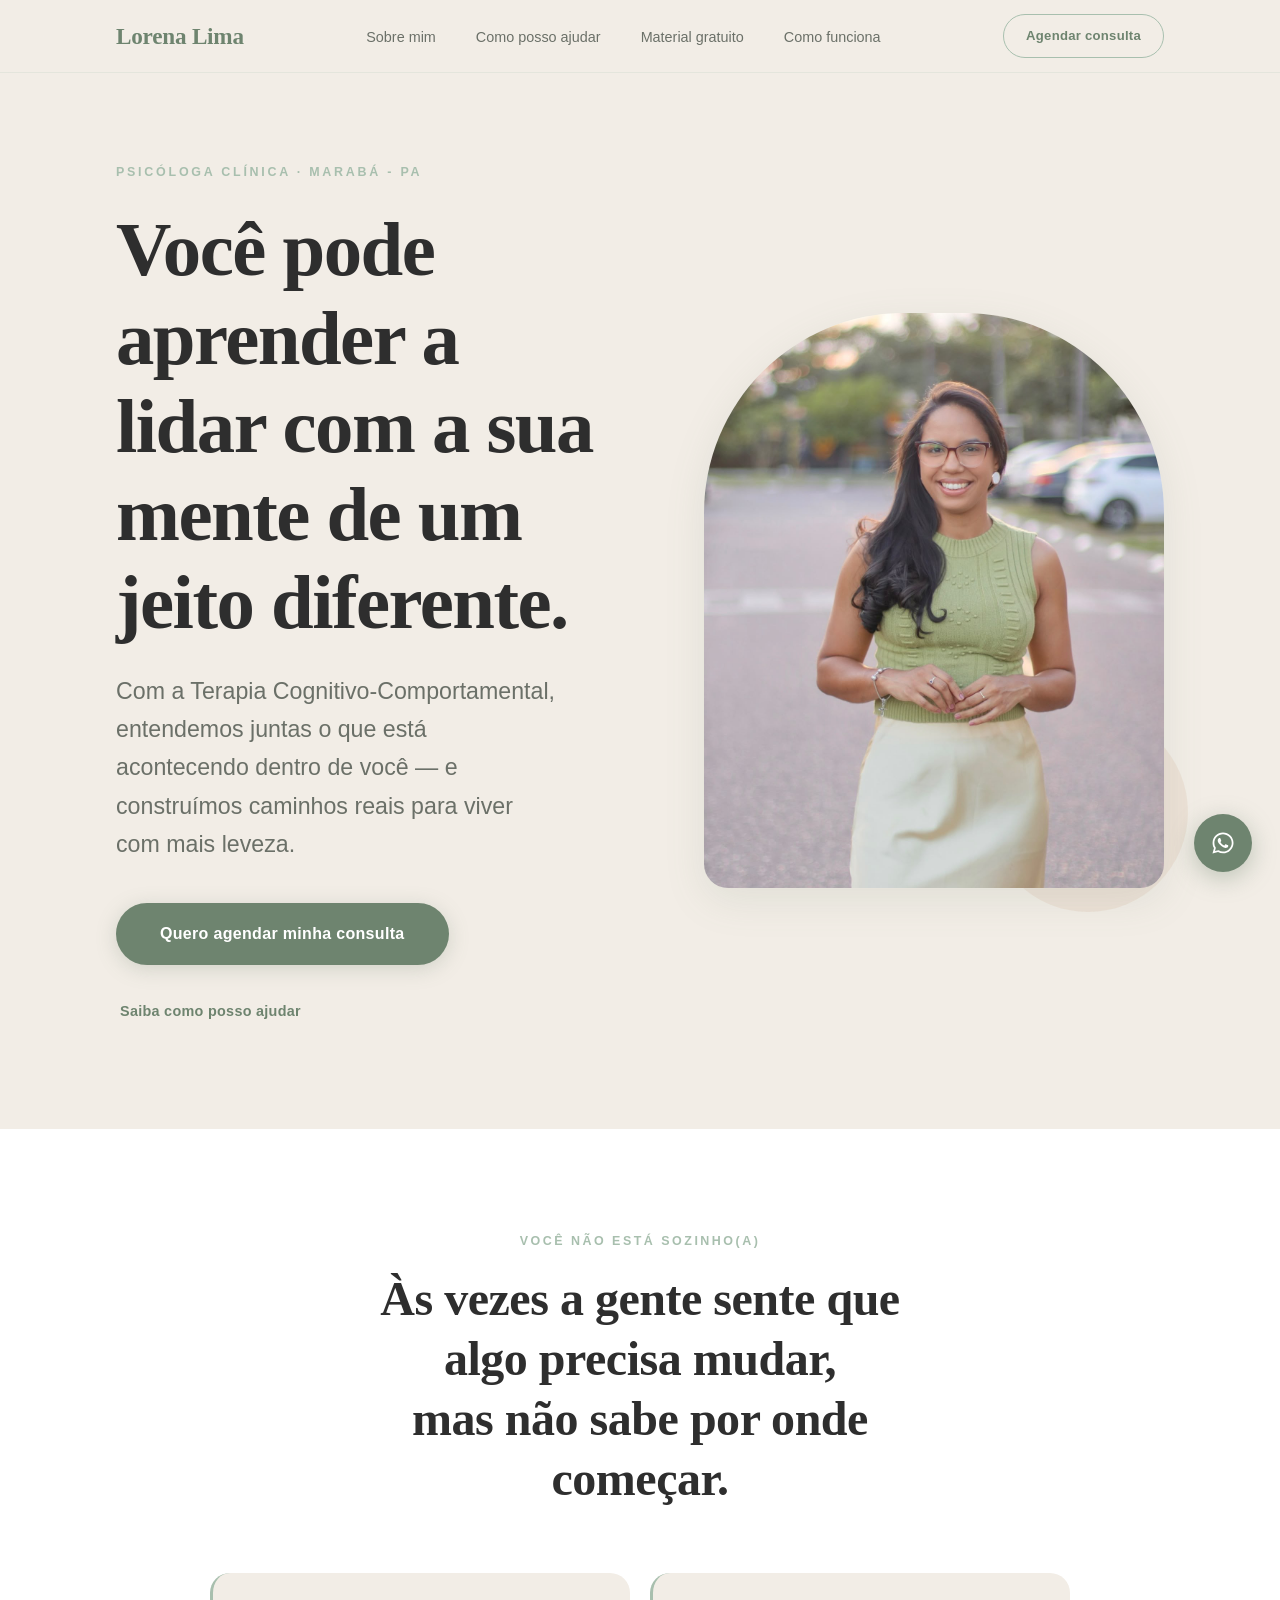
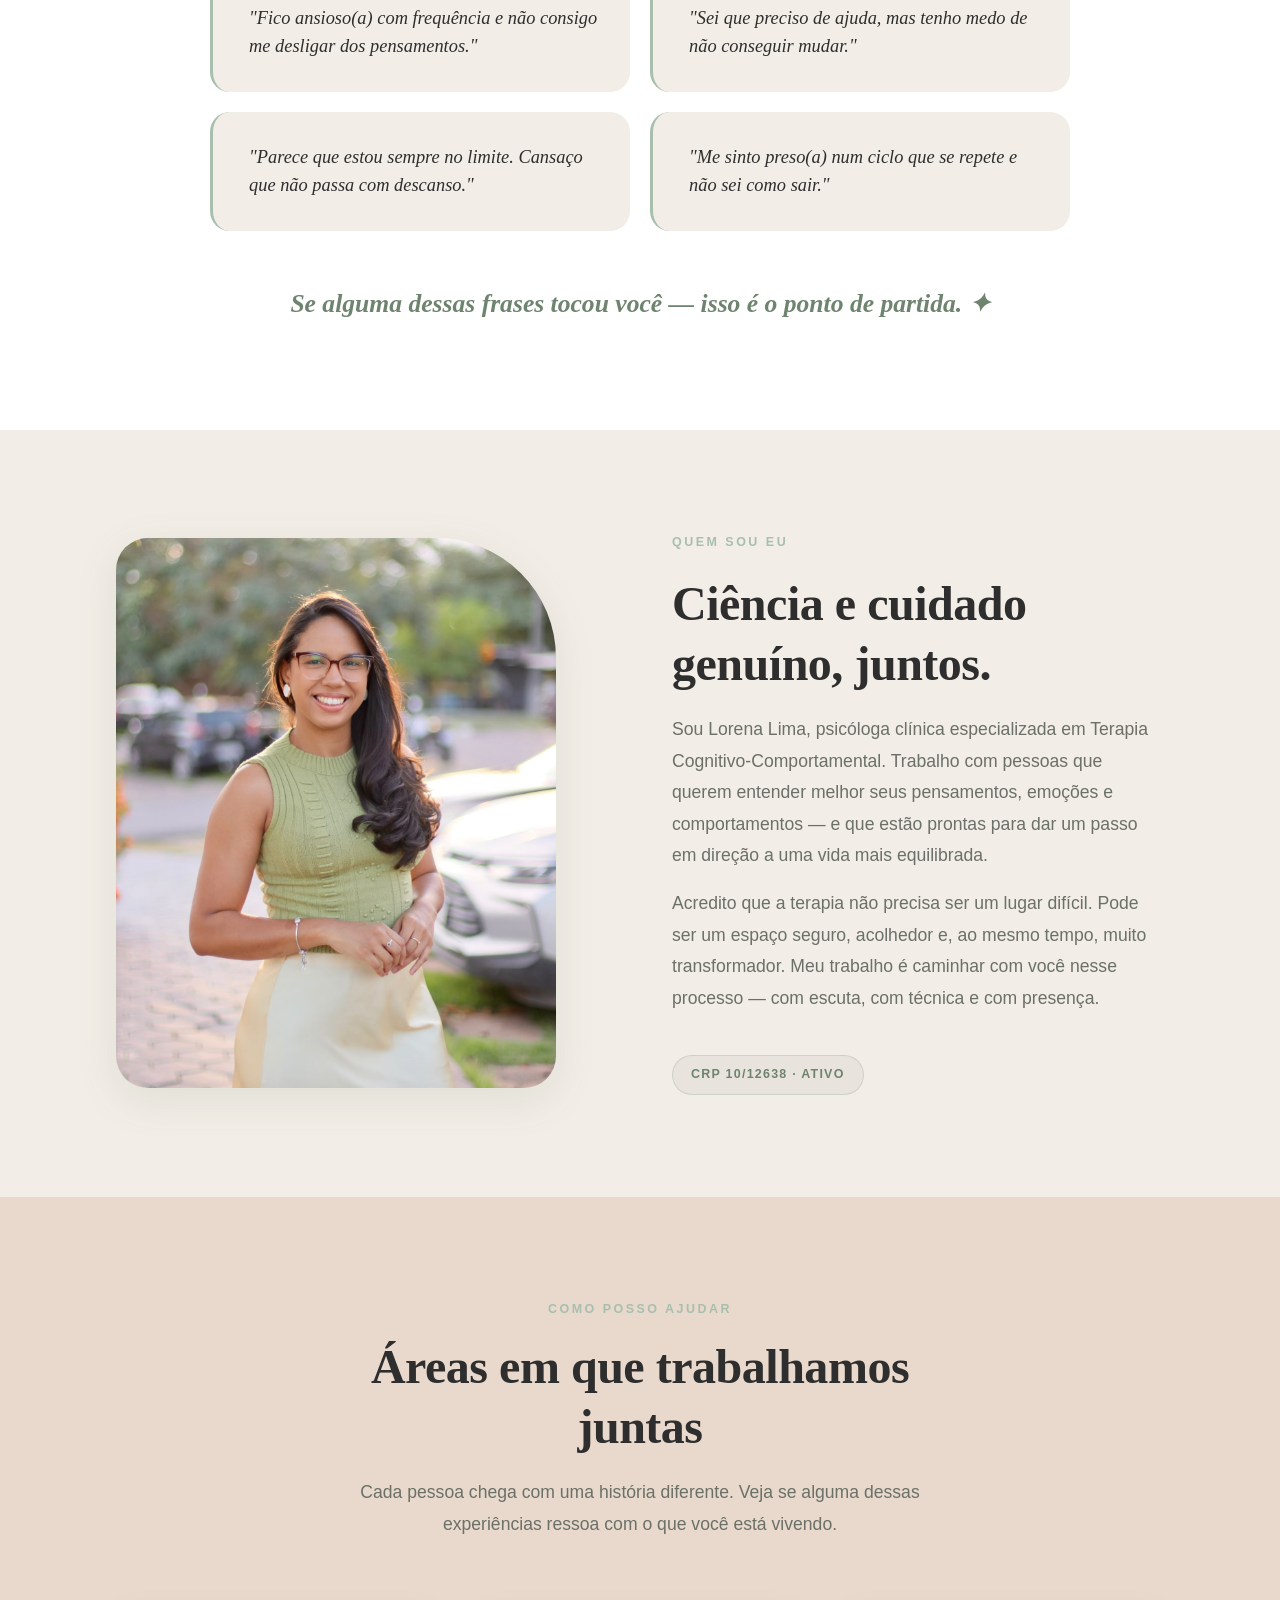
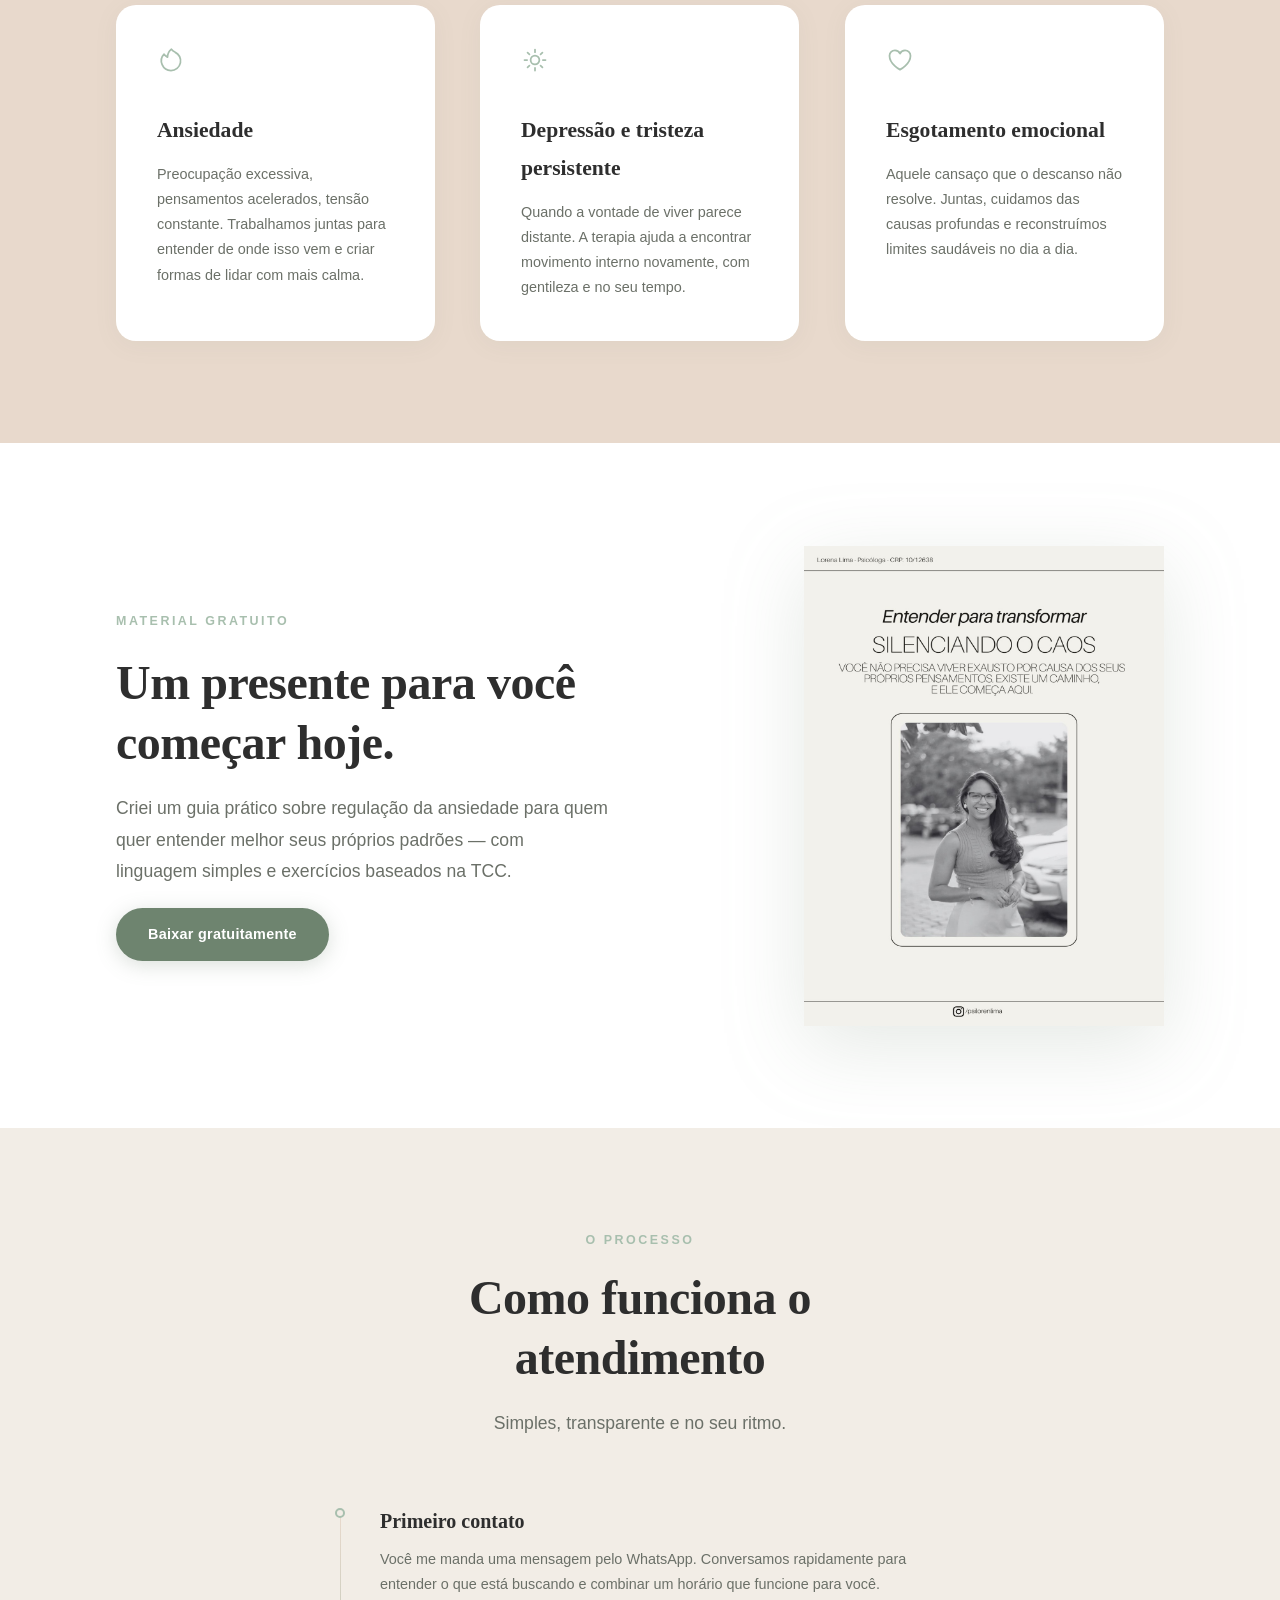
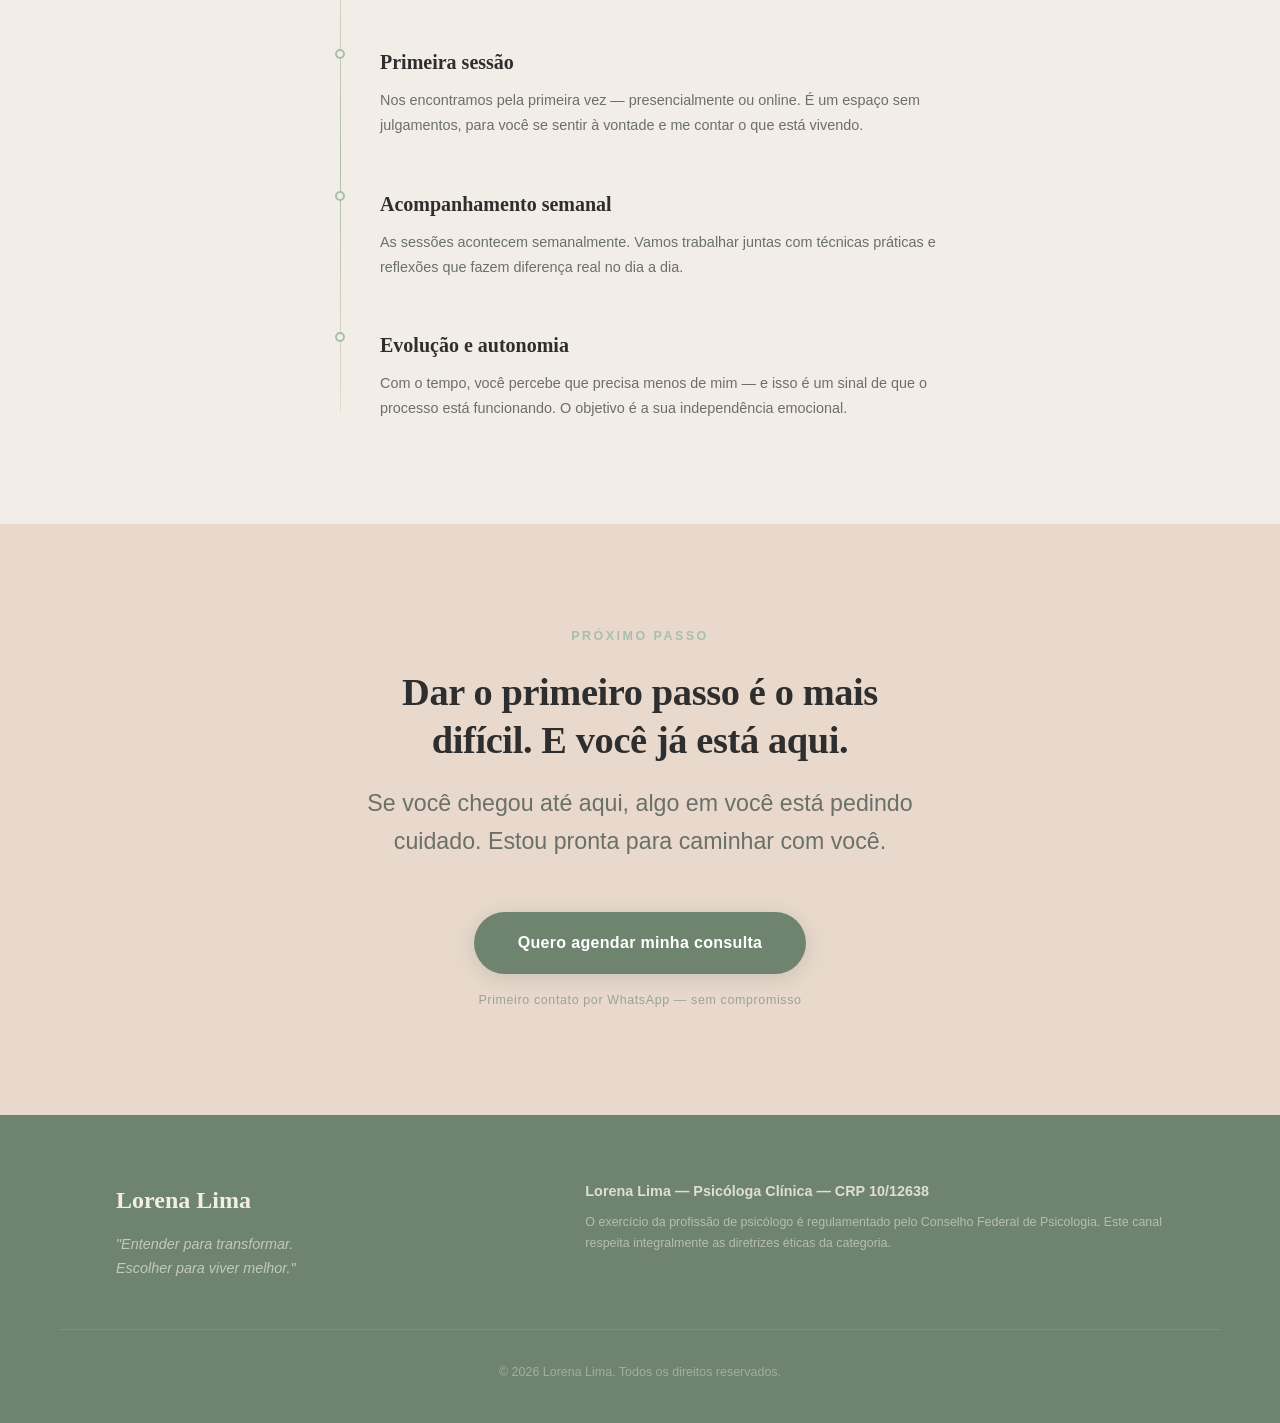
==== commit 06353718: "Update index.html" ====
--- a/index.html
+++ b/index.html
@@ -5,7 +5,7 @@
     <meta name="viewport" content="width=device-width, initial-scale=1.0">
 
     <!-- SEO -->
-    <title>Lorena Lima | Psicóloga Clínica TCC em Marabá - PA</title>
+    <title>Lorena Lima | Psicóloga Clínica TCC em Marabá - PA e Região</title>
     <meta name="description" content="Atendimento psicoterapêutico de alto padrão em Marabá. Especialista em Terapia Cognitivo-Comportamental (TCC) para ansiedade, depressão e esgotamento emocional.">
     <meta name="keywords" content="Psicóloga em Marabá, TCC Marabá, Terapia Cognitivo Comportamental, Psicóloga Lorena Lima, Ansiedade, Depressão, Consultório de Psicologia">
     <meta name="robots" content="index, follow">
@@ -130,7 +130,7 @@
             <div class="container">
 
                 <div class="pain-intro reveal-fade-in">
-                    <span class="section-label">Você não está sozinha</span>
+                    <span class="section-label">Você não está sozinho(a)</span>
                     <h2 class="section-title font-display">
                         Às vezes a gente sente que algo precisa mudar,<br>
                         mas não sabe por onde começar.
@@ -139,7 +139,7 @@
 
                 <div class="pain-grid">
                     <div class="pain-card reveal-fade-in">
-                        <p>"Fico ansiosa com frequência e não consigo me desligar dos pensamentos."</p>
+                        <p>"Fico ansioso(a) com frequência e não consigo me desligar dos pensamentos."</p>
                     </div>
                     <div class="pain-card reveal-fade-in">
                         <p>"Sei que preciso de ajuda, mas tenho medo de não conseguir mudar."</p>
@@ -148,7 +148,7 @@
                         <p>"Parece que estou sempre no limite. Cansaço que não passa com descanso."</p>
                     </div>
                     <div class="pain-card reveal-fade-in">
-                        <p>"Me sinto presa num ciclo que se repete e não sei como sair."</p>
+                        <p>"Me sinto preso(a) num ciclo que se repete e não sei como sair."</p>
                     </div>
                 </div>
 
